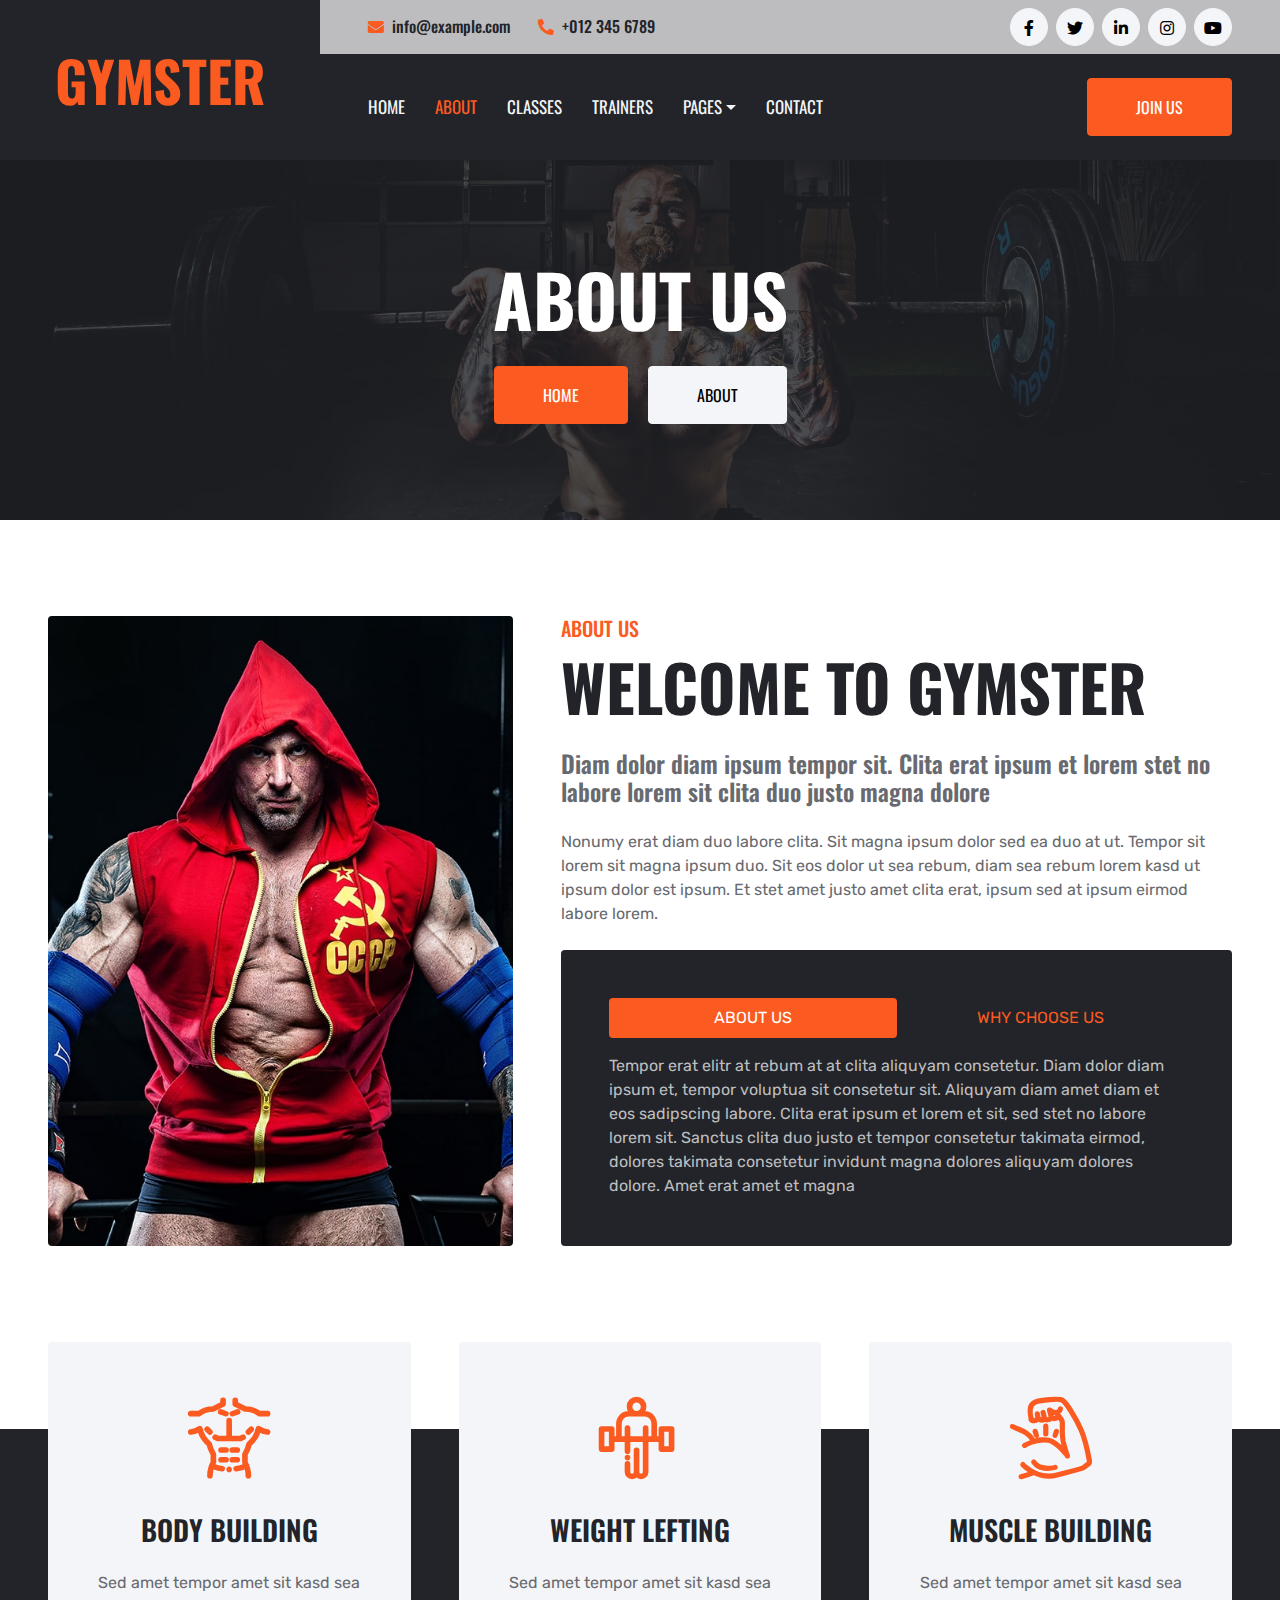
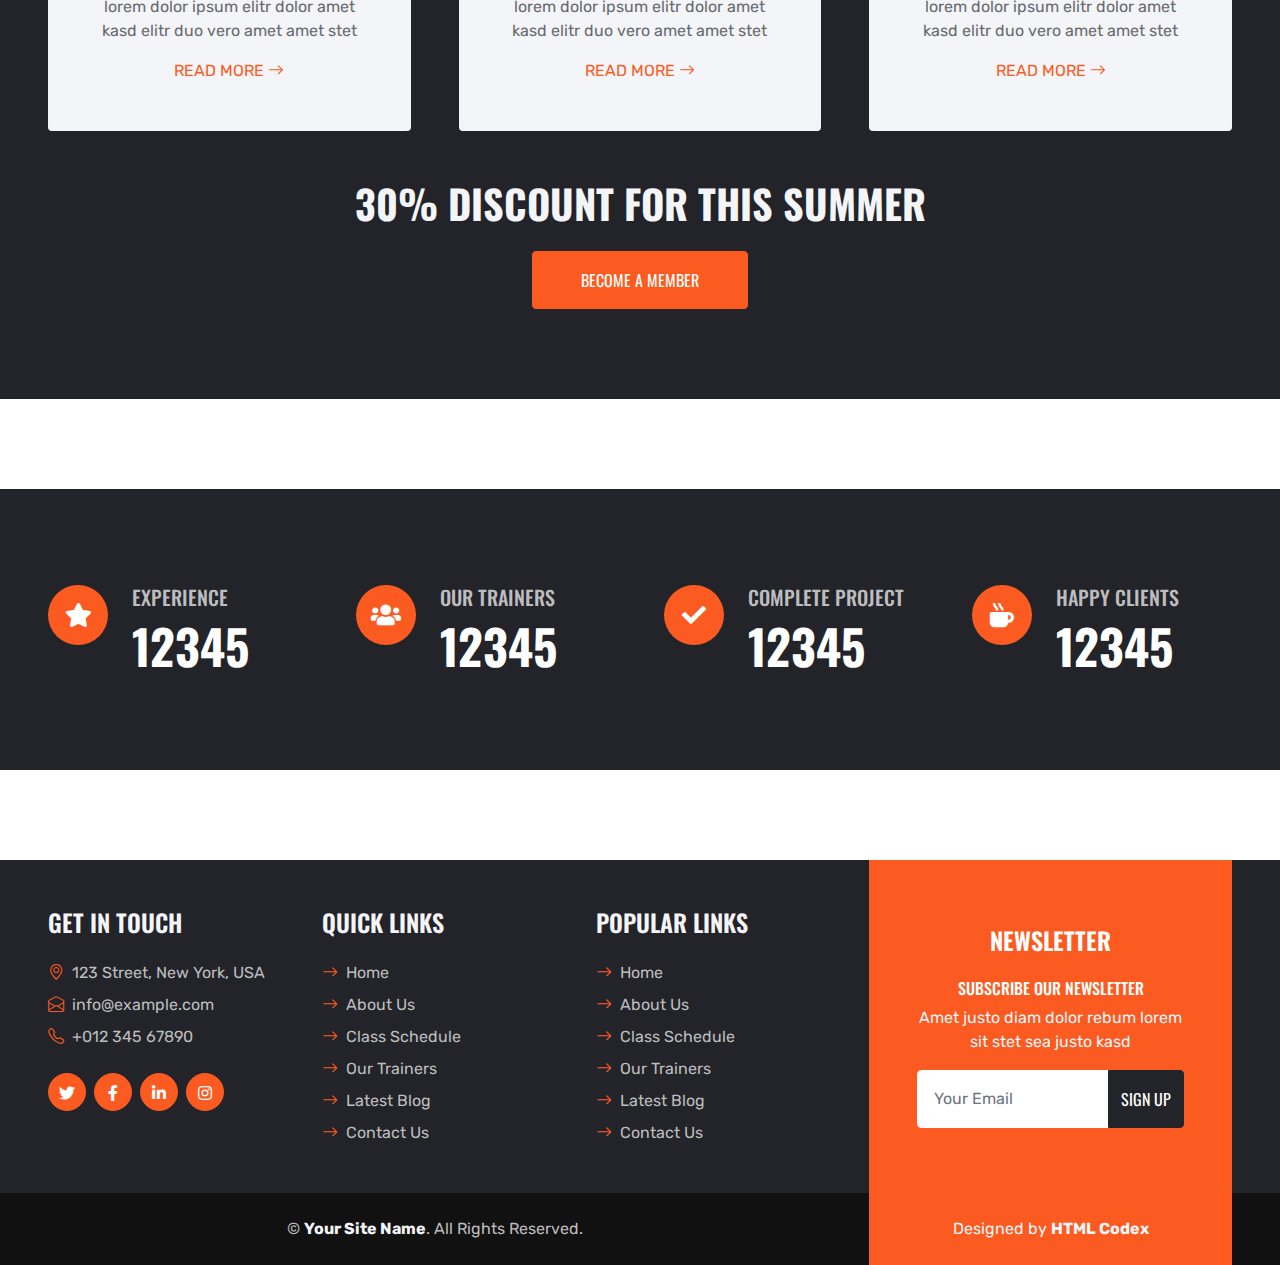
==== about.html @ 9c232bd8 "adding html files" ====
<!DOCTYPE html>
<html lang="en">

<head>
    <meta charset="utf-8">
    <title>GYMSTER - Gym HTML Template</title>
    <meta content="width=device-width, initial-scale=1.0" name="viewport">
    <meta content="Free HTML Templates" name="keywords">
    <meta content="Free HTML Templates" name="description">

    <!-- Favicon -->
    <link href="img/favicon.ico" rel="icon">

    <!-- Google Web Fonts -->
    <link rel="preconnect" href="https://fonts.gstatic.com">
    <link href="https://fonts.googleapis.com/css2?family=Oswald:wght@400;500;600;700&family=Rubik&display=swap" rel="stylesheet"> 

    <!-- Icon Font Stylesheet -->
    <link href="https://cdnjs.cloudflare.com/ajax/libs/font-awesome/5.15.0/css/all.min.css" rel="stylesheet">
    <link href="https://cdn.jsdelivr.net/npm/bootstrap-icons@1.4.1/font/bootstrap-icons.css" rel="stylesheet">
    <link href="lib/flaticon/font/flaticon.css" rel="stylesheet">

    <!-- Libraries Stylesheet -->
    <link href="lib/owlcarousel/assets/owl.carousel.min.css" rel="stylesheet">

    <!-- Customized Bootstrap Stylesheet -->
    <link href="css/bootstrap.min.css" rel="stylesheet">

    <!-- Template Stylesheet -->
    <link href="css/style.css" rel="stylesheet">
</head>

<body>
    <!-- Header Start -->
    <div class="container-fluid bg-dark px-0">
        <div class="row gx-0">
            <div class="col-lg-3 bg-dark d-none d-lg-block">
                <a href="index.html" class="navbar-brand w-100 h-100 m-0 p-0 d-flex align-items-center justify-content-center">
                    <h1 class="m-0 display-4 text-primary text-uppercase">Gymster</h1>
                </a>
            </div>
            <div class="col-lg-9">
                <div class="row gx-0 bg-secondary d-none d-lg-flex">
                    <div class="col-lg-7 px-5 text-start">
                        <div class="h-100 d-inline-flex align-items-center py-2 me-4">
                            <i class="fa fa-envelope text-primary me-2"></i>
                            <h6 class="mb-0">info@example.com</h6>
                        </div>
                        <div class="h-100 d-inline-flex align-items-center py-2">
                            <i class="fa fa-phone-alt text-primary me-2"></i>
                            <h6 class="mb-0">+012 345 6789</h6>
                        </div>
                    </div>
                    <div class="col-lg-5 px-5 text-end">
                        <div class="d-inline-flex align-items-center py-2">
                            <a class="btn btn-light btn-square rounded-circle me-2" href="">
                                <i class="fab fa-facebook-f"></i>
                            </a>
                            <a class="btn btn-light btn-square rounded-circle me-2" href="">
                                <i class="fab fa-twitter"></i>
                            </a>
                            <a class="btn btn-light btn-square rounded-circle me-2" href="">
                                <i class="fab fa-linkedin-in"></i>
                            </a>
                            <a class="btn btn-light btn-square rounded-circle me-2" href="">
                                <i class="fab fa-instagram"></i>
                            </a>
                            <a class="btn btn-light btn-square rounded-circle" href="">
                                <i class="fab fa-youtube"></i>
                            </a>
                        </div>
                    </div>
                </div>
                <nav class="navbar navbar-expand-lg bg-dark navbar-dark p-3 p-lg-0 px-lg-5">
                    <a href="index.html" class="navbar-brand d-block d-lg-none">
                        <h1 class="m-0 display-4 text-primary text-uppercase">Gymster</h1>
                    </a>
                    <button type="button" class="navbar-toggler" data-bs-toggle="collapse" data-bs-target="#navbarCollapse">
                        <span class="navbar-toggler-icon"></span>
                    </button>
                    <div class="collapse navbar-collapse justify-content-between" id="navbarCollapse">
                        <div class="navbar-nav mr-auto py-0">
                            <a href="index.html" class="nav-item nav-link">Home</a>
                            <a href="about.html" class="nav-item nav-link active">About</a>
                            <a href="class.html" class="nav-item nav-link">Classes</a>
                            <a href="team.html" class="nav-item nav-link">Trainers</a>
                            <div class="nav-item dropdown">
                                <a href="#" class="nav-link dropdown-toggle" data-bs-toggle="dropdown">Pages</a>
                                <div class="dropdown-menu rounded-0 m-0">
                                    <a href="blog.html" class="dropdown-item">Blog Grid</a>
                                    <a href="detail.html" class="dropdown-item">Blog Detail</a>
                                    <a href="testimonial.html" class="dropdown-item">Testimonial</a>
                                </div>
                            </div>
                            <a href="contact.html" class="nav-item nav-link">Contact</a>
                        </div>
                        <a href="" class="btn btn-primary py-md-3 px-md-5 d-none d-lg-block">Join Us</a>
                    </div>
                </nav>
            </div>
        </div>
    </div>
    <!-- Header End -->


    <!-- Hero Start -->
    <div class="container-fluid bg-primary p-5 bg-hero mb-5">
        <div class="row py-5">
            <div class="col-12 text-center">
                <h1 class="display-2 text-uppercase text-white mb-md-4">About Us</h1>
                <a href="" class="btn btn-primary py-md-3 px-md-5 me-3">Home</a>
                <a href="" class="btn btn-light py-md-3 px-md-5">About</a>
            </div>
        </div>
    </div>
    <!-- Hero End -->


    <!-- About Start -->
    <div class="container-fluid p-5">
        <div class="row gx-5">
            <div class="col-lg-5 mb-5 mb-lg-0" style="min-height: 500px;">
                <div class="position-relative h-100">
                    <img class="position-absolute w-100 h-100 rounded" src="img/about.jpg" style="object-fit: cover;">
                </div>
            </div>
            <div class="col-lg-7">
                <div class="mb-4">
                    <h5 class="text-primary text-uppercase">About Us</h5>
                    <h1 class="display-3 text-uppercase mb-0">Welcome to Gymster</h1>
                </div>
                <h4 class="text-body mb-4">Diam dolor diam ipsum tempor sit. Clita erat ipsum et lorem stet no labore lorem sit clita duo justo magna dolore</h4>
                <p class="mb-4">Nonumy erat diam duo labore clita. Sit magna ipsum dolor sed ea duo at ut. Tempor sit lorem sit magna ipsum duo. Sit eos dolor ut sea rebum, diam sea rebum lorem kasd ut ipsum dolor est ipsum. Et stet amet justo amet clita erat, ipsum sed at ipsum eirmod labore lorem.</p>
                <div class="rounded bg-dark p-5">
                    <ul class="nav nav-pills justify-content-between mb-3">
                        <li class="nav-item w-50">
                            <a class="nav-link text-uppercase text-center w-100 active" data-bs-toggle="pill" href="#pills-1">About Us</a>
                        </li>
                        <li class="nav-item w-50">
                                <a class="nav-link text-uppercase text-center w-100" data-bs-toggle="pill" href="#pills-2">Why Choose Us</a>
                        </li>
                    </ul>
                    <div class="tab-content">
                        <div class="tab-pane fade show active" id="pills-1">
                            <p class="text-secondary mb-0">Tempor erat elitr at rebum at at clita aliquyam consetetur. Diam dolor diam ipsum et, tempor voluptua sit consetetur sit. Aliquyam diam amet diam et eos sadipscing labore. Clita erat ipsum et lorem et sit, sed stet no labore lorem sit. Sanctus clita duo justo et tempor consetetur takimata eirmod, dolores takimata consetetur invidunt magna dolores aliquyam dolores dolore. Amet erat amet et magna</p>
                        </div>
                        <div class="tab-pane fade" id="pills-2">
                            <p class="text-secondary mb-0">Tempor erat elitr at rebum at at clita aliquyam consetetur. Diam dolor diam ipsum et, tempor voluptua sit consetetur sit. Aliquyam diam amet diam et eos sadipscing labore. Clita erat ipsum et lorem et sit, sed stet no labore lorem sit. Sanctus clita duo justo et tempor consetetur takimata eirmod, dolores takimata consetetur invidunt magna dolores aliquyam dolores dolore. Amet erat amet et magna</p>
                        </div>
                    </div>
                </div>
            </div>
        </div>
    </div>
    <!-- About End -->


    <!-- Programe Start -->
    <div class="container-fluid programe position-relative px-5 mt-5" style="margin-bottom: 180px;">
        <div class="row g-5 gb-5">
            <div class="col-lg-4 col-md-6">
                <div class="bg-light rounded text-center p-5">
                    <i class="flaticon-six-pack display-1 text-primary"></i>
                    <h3 class="text-uppercase my-4">Body Building</h3>
                    <p>Sed amet tempor amet sit kasd sea lorem dolor ipsum elitr dolor amet kasd elitr duo vero amet amet stet</p>
                    <a class="text-uppercase" href="">Read More <i class="bi bi-arrow-right"></i></a>
                </div>
            </div>
            <div class="col-lg-4 col-md-6">
                <div class="bg-light rounded text-center p-5">
                    <i class="flaticon-barbell display-1 text-primary"></i>
                    <h3 class="text-uppercase my-4">Weight Lefting</h3>
                    <p>Sed amet tempor amet sit kasd sea lorem dolor ipsum elitr dolor amet kasd elitr duo vero amet amet stet</p>
                    <a class="text-uppercase" href="">Read More <i class="bi bi-arrow-right"></i></a>
                </div>
            </div>
            <div class="col-lg-4 col-md-6">
                <div class="bg-light rounded text-center p-5">
                    <i class="flaticon-bodybuilding display-1 text-primary"></i>
                    <h3 class="text-uppercase my-4">Muscle Building</h3>
                    <p>Sed amet tempor amet sit kasd sea lorem dolor ipsum elitr dolor amet kasd elitr duo vero amet amet stet</p>
                    <a class="text-uppercase" href="">Read More <i class="bi bi-arrow-right"></i></a>
                </div>
            </div>
            <div class="col-lg-12 col-md-6 text-center">
                <h1 class="text-uppercase text-light mb-4">30% Discount For This Summer</h1>
                <a href="" class="btn btn-primary py-3 px-5">Become A Member</a>
            </div>
        </div>
    </div>
    <!-- Programe Start -->


    <!-- Facts Start -->
    <div class="container-fluid bg-dark facts p-5" style="margin-bottom: 90px;">
        <div class="row gx-5 gy-4 py-5">
            <div class="col-lg-3 col-md-6">
                <div class="d-flex">
                    <div class="bg-primary rounded-circle d-flex align-items-center justify-content-center mb-3" style="width: 60px; height: 60px;">
                        <i class="fa fa-star fs-4 text-white"></i>
                    </div>
                    <div class="ps-4">
                        <h5 class="text-secondary text-uppercase">Experience</h5>
                        <h1 class="display-5 text-white mb-0" data-toggle="counter-up">12345</h1>
                    </div>
                </div>
            </div>
            <div class="col-lg-3 col-md-6">
                <div class="d-flex">
                    <div class="bg-primary rounded-circle d-flex align-items-center justify-content-center mb-3" style="width: 60px; height: 60px;">
                        <i class="fa fa-users fs-4 text-white"></i>
                    </div>
                    <div class="ps-4">
                        <h5 class="text-secondary text-uppercase">Our Trainers</h5>
                        <h1 class="display-5 text-white mb-0" data-toggle="counter-up">12345</h1>
                    </div>
                </div>
            </div>
            <div class="col-lg-3 col-md-6">
                <div class="d-flex">
                    <div class="bg-primary rounded-circle d-flex align-items-center justify-content-center mb-3" style="width: 60px; height: 60px;">
                        <i class="fa fa-check fs-4 text-white"></i>
                    </div>
                    <div class="ps-4">
                        <h5 class="text-secondary text-uppercase">Complete Project</h5>
                        <h1 class="display-5 text-white mb-0" data-toggle="counter-up">12345</h1>
                    </div>
                </div>
            </div>
            <div class="col-lg-3 col-md-6">
                <div class="d-flex">
                    <div class="bg-primary rounded-circle d-flex align-items-center justify-content-center mb-3" style="width: 60px; height: 60px;">
                        <i class="fa fa-mug-hot fs-4 text-white"></i>
                    </div>
                    <div class="ps-4">
                        <h5 class="text-secondary text-uppercase">Happy Clients</h5>
                        <h1 class="display-5 text-white mb-0" data-toggle="counter-up">12345</h1>
                    </div>
                </div>
            </div>
        </div>
    </div>
    <!-- Facts End -->
    

    <!-- Footer Start -->
    <div class="container-fluid bg-dark text-secondary px-5 mt-5">
        <div class="row gx-5">
            <div class="col-lg-8 col-md-6">
                <div class="row gx-5">
                    <div class="col-lg-4 col-md-12 pt-5 mb-5">
                        <h4 class="text-uppercase text-light mb-4">Get In Touch</h4>
                        <div class="d-flex mb-2">
                            <i class="bi bi-geo-alt text-primary me-2"></i>
                            <p class="mb-0">123 Street, New York, USA</p>
                        </div>
                        <div class="d-flex mb-2">
                            <i class="bi bi-envelope-open text-primary me-2"></i>
                            <p class="mb-0">info@example.com</p>
                        </div>
                        <div class="d-flex mb-2">
                            <i class="bi bi-telephone text-primary me-2"></i>
                            <p class="mb-0">+012 345 67890</p>
                        </div>
                        <div class="d-flex mt-4">
                            <a class="btn btn-primary btn-square rounded-circle me-2" href="#"><i class="fab fa-twitter"></i></a>
                            <a class="btn btn-primary btn-square rounded-circle me-2" href="#"><i class="fab fa-facebook-f"></i></a>
                            <a class="btn btn-primary btn-square rounded-circle me-2" href="#"><i class="fab fa-linkedin-in"></i></a>
                            <a class="btn btn-primary btn-square rounded-circle" href="#"><i class="fab fa-instagram"></i></a>
                        </div>
                    </div>
                    <div class="col-lg-4 col-md-12 pt-0 pt-lg-5 mb-5">
                        <h4 class="text-uppercase text-light mb-4">Quick Links</h4>
                        <div class="d-flex flex-column justify-content-start">
                            <a class="text-secondary mb-2" href="#"><i class="bi bi-arrow-right text-primary me-2"></i>Home</a>
                            <a class="text-secondary mb-2" href="#"><i class="bi bi-arrow-right text-primary me-2"></i>About Us</a>
                            <a class="text-secondary mb-2" href="#"><i class="bi bi-arrow-right text-primary me-2"></i>Class Schedule</a>
                            <a class="text-secondary mb-2" href="#"><i class="bi bi-arrow-right text-primary me-2"></i>Our Trainers</a>
                            <a class="text-secondary mb-2" href="#"><i class="bi bi-arrow-right text-primary me-2"></i>Latest Blog</a>
                            <a class="text-secondary" href="#"><i class="bi bi-arrow-right text-primary me-2"></i>Contact Us</a>
                        </div>
                    </div>
                    <div class="col-lg-4 col-md-12 pt-0 pt-lg-5 mb-5">
                        <h4 class="text-uppercase text-light mb-4">Popular Links</h4>
                        <div class="d-flex flex-column justify-content-start">
                            <a class="text-secondary mb-2" href="#"><i class="bi bi-arrow-right text-primary me-2"></i>Home</a>
                            <a class="text-secondary mb-2" href="#"><i class="bi bi-arrow-right text-primary me-2"></i>About Us</a>
                            <a class="text-secondary mb-2" href="#"><i class="bi bi-arrow-right text-primary me-2"></i>Class Schedule</a>
                            <a class="text-secondary mb-2" href="#"><i class="bi bi-arrow-right text-primary me-2"></i>Our Trainers</a>
                            <a class="text-secondary mb-2" href="#"><i class="bi bi-arrow-right text-primary me-2"></i>Latest Blog</a>
                            <a class="text-secondary" href="#"><i class="bi bi-arrow-right text-primary me-2"></i>Contact Us</a>
                        </div>
                    </div>
                </div>
            </div>
            <div class="col-lg-4 col-md-6">
                <div class="d-flex flex-column align-items-center justify-content-center text-center h-100 bg-primary p-5">
                    <h4 class="text-uppercase text-white mb-4">Newsletter</h4>
                    <h6 class="text-uppercase text-white">Subscribe Our Newsletter</h6>
                    <p class="text-light">Amet justo diam dolor rebum lorem sit stet sea justo kasd</p>
                    <form action="">
                        <div class="input-group">
                            <input type="text" class="form-control border-white p-3" placeholder="Your Email">
                            <button class="btn btn-dark">Sign Up</button>
                        </div>
                    </form>
                </div>
            </div>
        </div>
    </div>
    <div class="container-fluid py-4 py-lg-0 px-5" style="background: #111111;">
        <div class="row gx-5">
            <div class="col-lg-8">
                <div class="py-lg-4 text-center">
                    <p class="text-secondary mb-0">&copy; <a class="text-light fw-bold" href="#">Your Site Name</a>. All Rights Reserved.</p>
                </div>
            </div>
            <div class="col-lg-4">
                <div class="py-lg-4 text-center credit">
                    <p class="text-light mb-0">Designed by <a class="text-light fw-bold" href="https://htmlcodex.com">HTML Codex</a></p>
                </div>
            </div>
        </div>
    </div>
    <!-- Footer End -->


    <!-- Back to Top -->
    <a href="#" class="btn btn-dark py-3 fs-4 back-to-top"><i class="bi bi-arrow-up"></i></a>


    <!-- JavaScript Libraries -->
    <script src="https://code.jquery.com/jquery-3.4.1.min.js"></script>
    <script src="https://cdn.jsdelivr.net/npm/bootstrap@5.0.0/dist/js/bootstrap.bundle.min.js"></script>
    <script src="lib/easing/easing.min.js"></script>
    <script src="lib/waypoints/waypoints.min.js"></script>
    <script src="lib/counterup/counterup.min.js"></script>
    <script src="lib/owlcarousel/owl.carousel.min.js"></script>

    <!-- Template Javascript -->
    <script src="js/main.js"></script>
</body>

</html>
---- lib/flaticon/font/flaticon.css ----
/*
  	Flaticon icon font: Flaticon
  	Creation date: 26/10/2020 11:08
  	*/

@font-face {
  font-family: "Flaticon";
  src: url("./Flaticon.eot");
  src: url("./Flaticon.eot?#iefix") format("embedded-opentype"),
       url("./Flaticon.woff2") format("woff2"),
       url("./Flaticon.woff") format("woff"),
       url("./Flaticon.ttf") format("truetype"),
       url("./Flaticon.svg#Flaticon") format("svg");
  font-weight: normal;
  font-style: normal;
}

@media screen and (-webkit-min-device-pixel-ratio:0) {
  @font-face {
    font-family: "Flaticon";
    src: url("./Flaticon.svg#Flaticon") format("svg");
  }
}

[class^="flaticon-"]:before, [class*=" flaticon-"]:before,
[class^="flaticon-"]:after, [class*=" flaticon-"]:after {   
  font-family: Flaticon;
        font-size: 20px;
font-style: normal;
margin-left: 20px;
}

.flaticon-barbell:before { content: "\f100"; }
.flaticon-treadmill:before { content: "\f101"; }
.flaticon-six-pack:before { content: "\f102"; }
.flaticon-bodybuilding:before { content: "\f103"; }
.flaticon-medal:before { content: "\f104"; }
.flaticon-muscular-bodybuilder-with-clock:before { content: "\f105"; }
.flaticon-trends:before { content: "\f106"; }
.flaticon-weightlifting:before { content: "\f107"; }
.flaticon-training:before { content: "\f108"; }
.flaticon-support:before { content: "\f109"; }
---- css/style.css ----
/********** Template CSS **********/
:root {
    --primary: #FB5B21;
    --secondary: #BDBDBF;
    --light: #F4F5F8;
    --dark: #222429;
}

[class^="flaticon-"]:before,
[class*=" flaticon-"]:before,
[class^="flaticon-"]:after,
[class*=" flaticon-"]:after {
    font-size: inherit;
    margin-left: 0;
}

h1,
h2,
.font-weight-bold {
    font-weight: 700 !important;
}

h3,
h4,
.font-weight-semi-bold {
    font-weight: 600 !important;
}

h5,
h6,
.font-weight-medium {
    font-weight: 500 !important;
}

.btn {
    font-family: 'Oswald', sans-serif;
    text-transform: uppercase;
    transition: .5s;
}

.btn-primary {
    color: #FFFFFF;
}

.btn-square {
    width: 38px;
    height: 38px;
}

.btn-sm-square {
    width: 30px;
    height: 30px;
}

.btn-lg-square {
    width: 48px;
    height: 48px;
}

.btn-square,
.btn-sm-square,
.btn-lg-square {
    padding-left: 0;
    padding-right: 0;
    text-align: center;
}

.back-to-top {
    position: fixed;
    display: none;
    right: 30px;
    bottom: 0;
    border-radius: 0;
    z-index: 99;
}

.navbar-dark .navbar-nav .nav-link {
    font-family: 'Oswald', sans-serif;
    margin-right: 30px;
    padding: 40px 0;
    color: var(--light);
    font-size: 17px;
    text-transform: uppercase;
    outline: none;
}

.navbar-dark .navbar-nav .nav-link:hover,
.navbar-dark .navbar-nav .nav-link.active {
    color: var(--primary);
}

@media (max-width: 991.98px) {
    .navbar-dark .navbar-nav .nav-link  {
        margin-right: 0;
        padding: 10px 0;
    }
}

.carousel-caption {
    top: 0;
    left: 0;
    right: 0;
    bottom: 0;
    background: rgba(34, 36, 41, .8);
    z-index: 1;
}

@media (max-width: 576px) {
    .carousel-caption h4 {
        font-size: 18px;
        font-weight: 500 !important;
    }

    .carousel-caption h1 {
        font-size: 30px;
        font-weight: 600 !important;
    }
}

.carousel-control-prev,
.carousel-control-next {
    width: 10%;
}

.carousel-control-prev-icon,
.carousel-control-next-icon {
    width: 3rem;
    height: 3rem;
}

.bg-hero {
    background: linear-gradient(rgba(34, 36, 41, .8), rgba(34, 36, 41, .8)), url(../img/carousel-1.jpg) top center no-repeat;
    background-size: cover;
}

.programe::after {
    position :absolute;
    content: "";
    width: 100%;
    height: calc(100% - 45px);
    top: 135px;
    left: 0;
    background: var(--dark);
    z-index: -1;
}

.team-item img {
    transition: .5s;
}

.team-item:hover img {
    transform: scale(1.2);
}

.team-item .team-overlay {
    position: absolute;
    top: 50%;
    right: 50%;
    bottom: 50%;
    left: 50%;
    display: flex;
    align-items: center;
    justify-content: center;
    background: rgba(34, 36, 41, .9);
    transition: .5s;
    opacity: 0;
}

.team-item:hover .team-overlay {
    top: 0;
    right: 0;
    bottom: 0;
    left: 0;
    opacity: 1;
}

.testimonial-carousel .owl-nav {
    margin-top: 30px;
    display: flex;
    justify-content: start;
}

.testimonial-carousel .owl-nav .owl-prev,
.testimonial-carousel .owl-nav .owl-next{
    position: relative;
    margin: 0 5px;
    width: 45px;
    height: 45px;
    display: flex;
    align-items: center;
    justify-content: center;
    color: #FFFFFF;
    background: var(--primary);
    font-size: 22px;
    border-radius: 45px;
    transition: .5s;
}

.testimonial-carousel .owl-nav .owl-prev:hover,
.testimonial-carousel .owl-nav .owl-next:hover {
    color: var(--dark);
}

.testimonial-carousel .owl-item img {
    width: 90px;
    height: 90px;
}

.blog-item img {
    transition: .5s;
}

.blog-item:hover img {
    transform: scale(1.2);
}

@media (min-width: 991.98px) {
    .credit {
        background: var(--primary);
    }
}
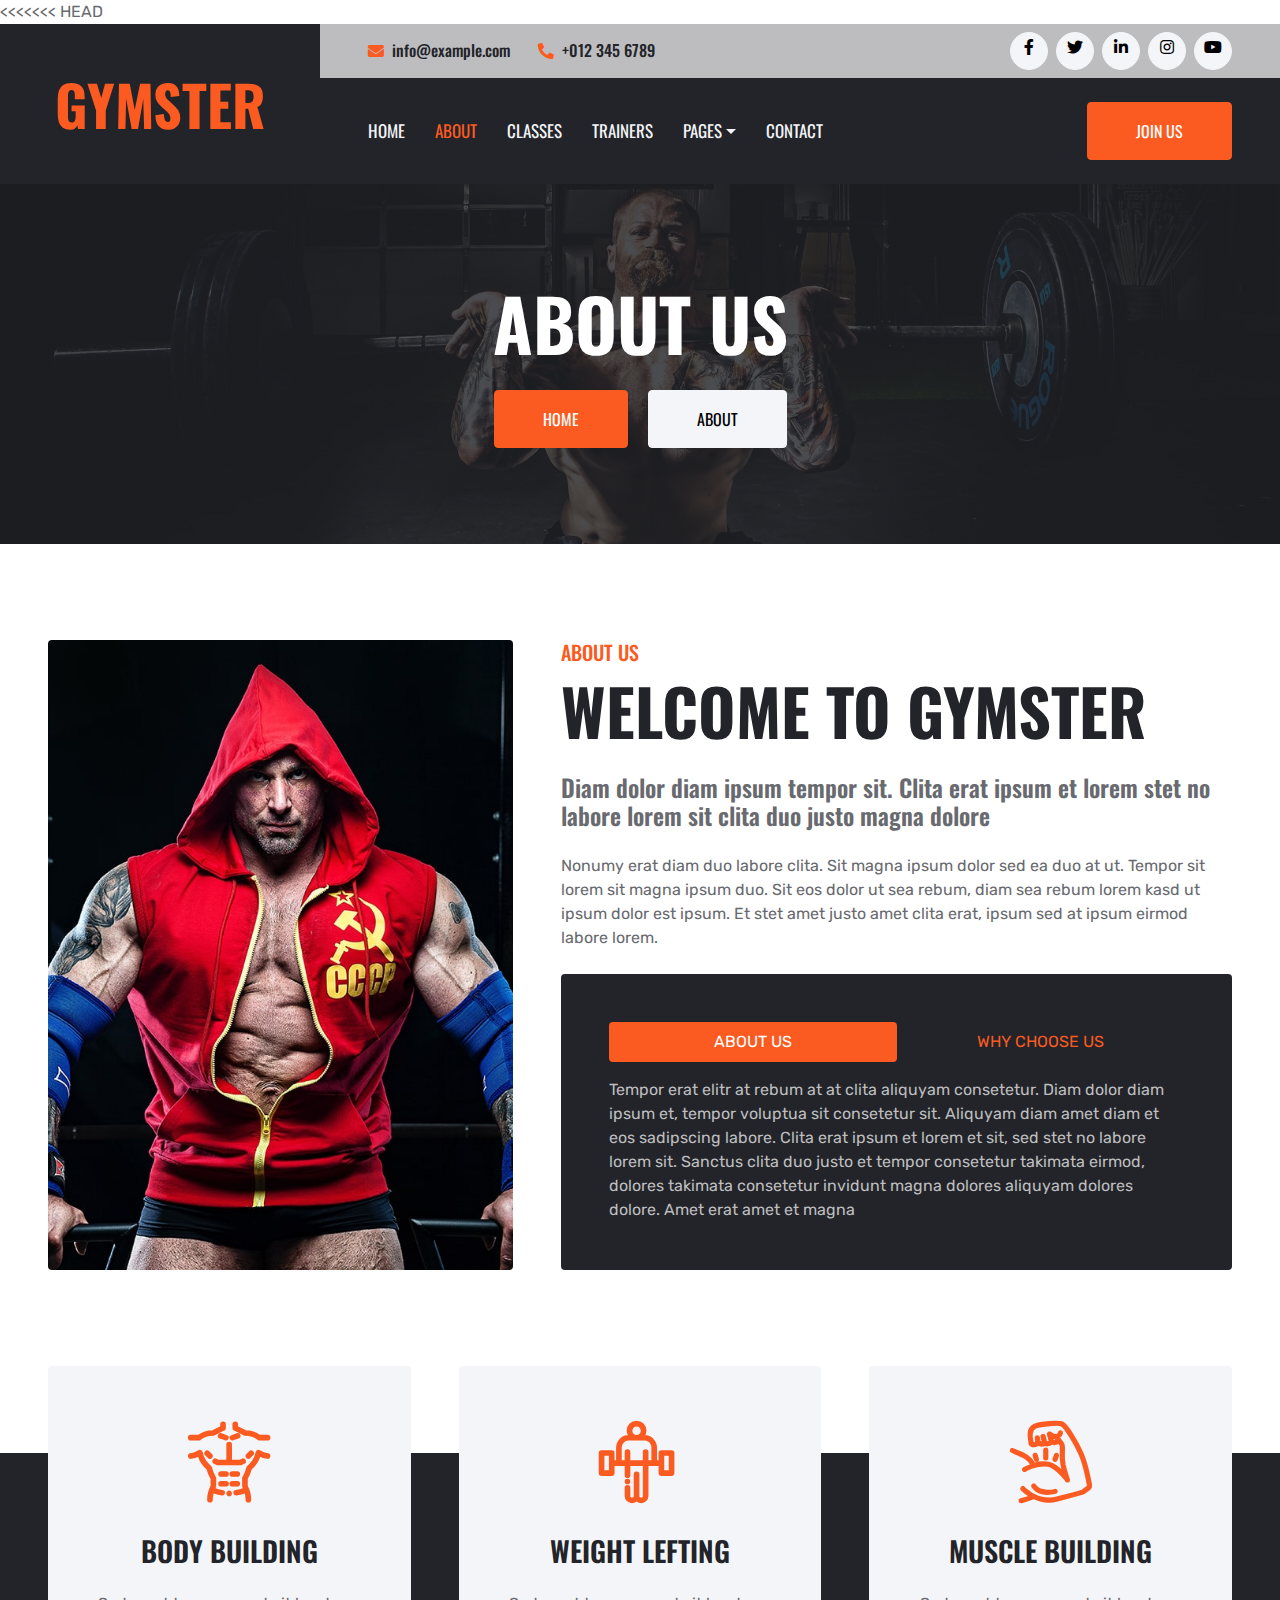
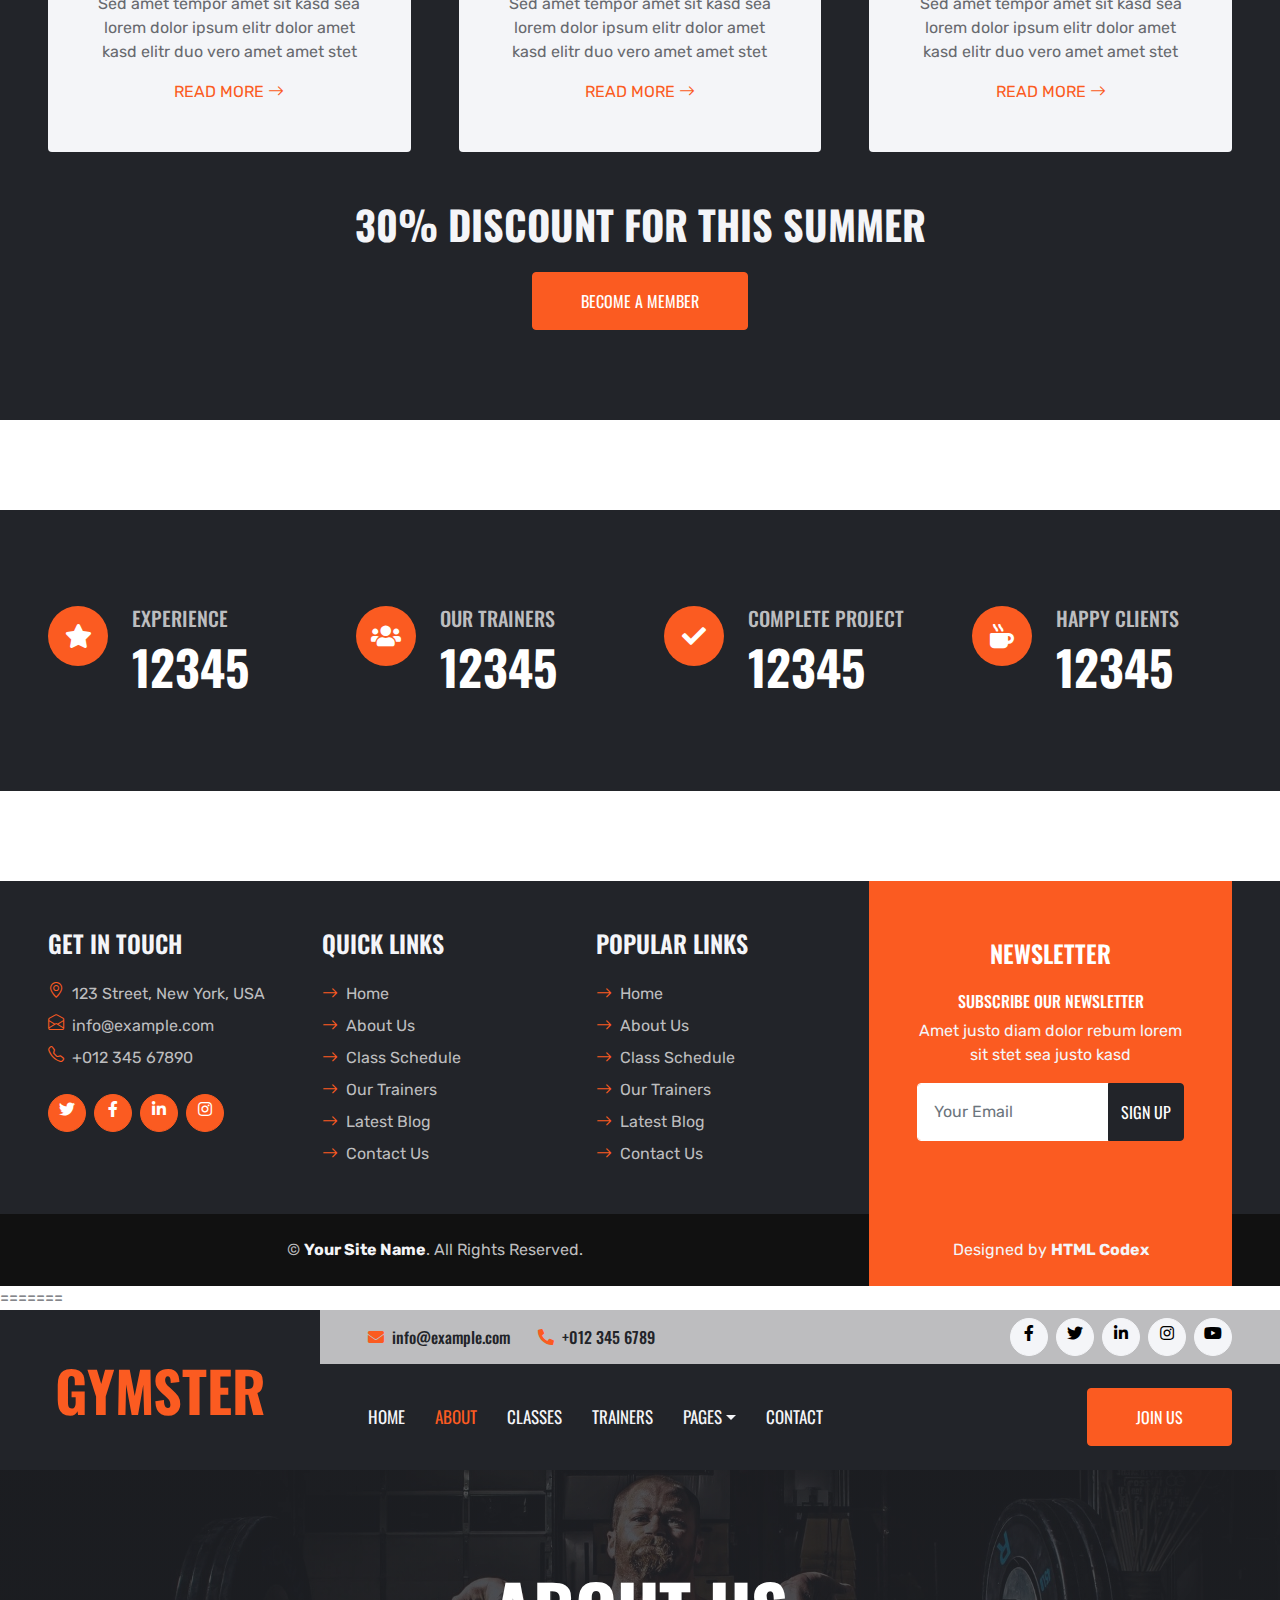
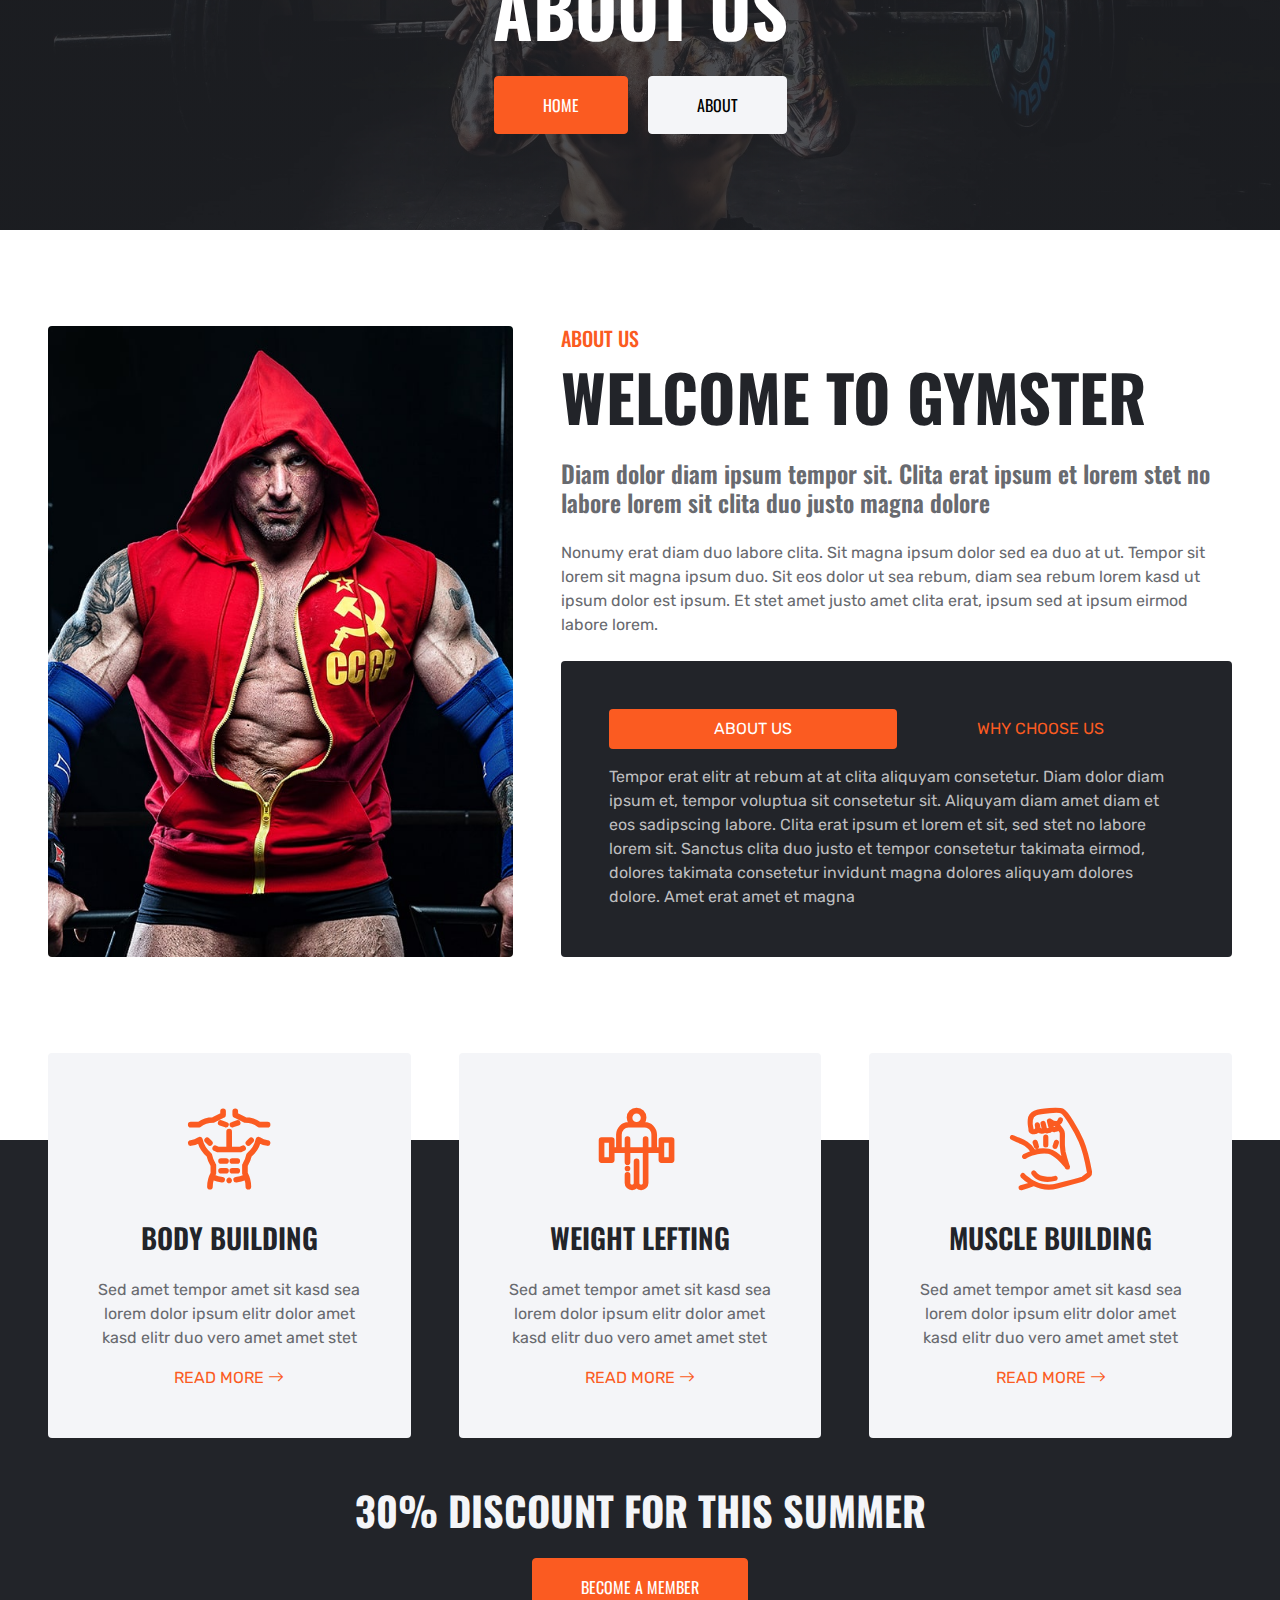
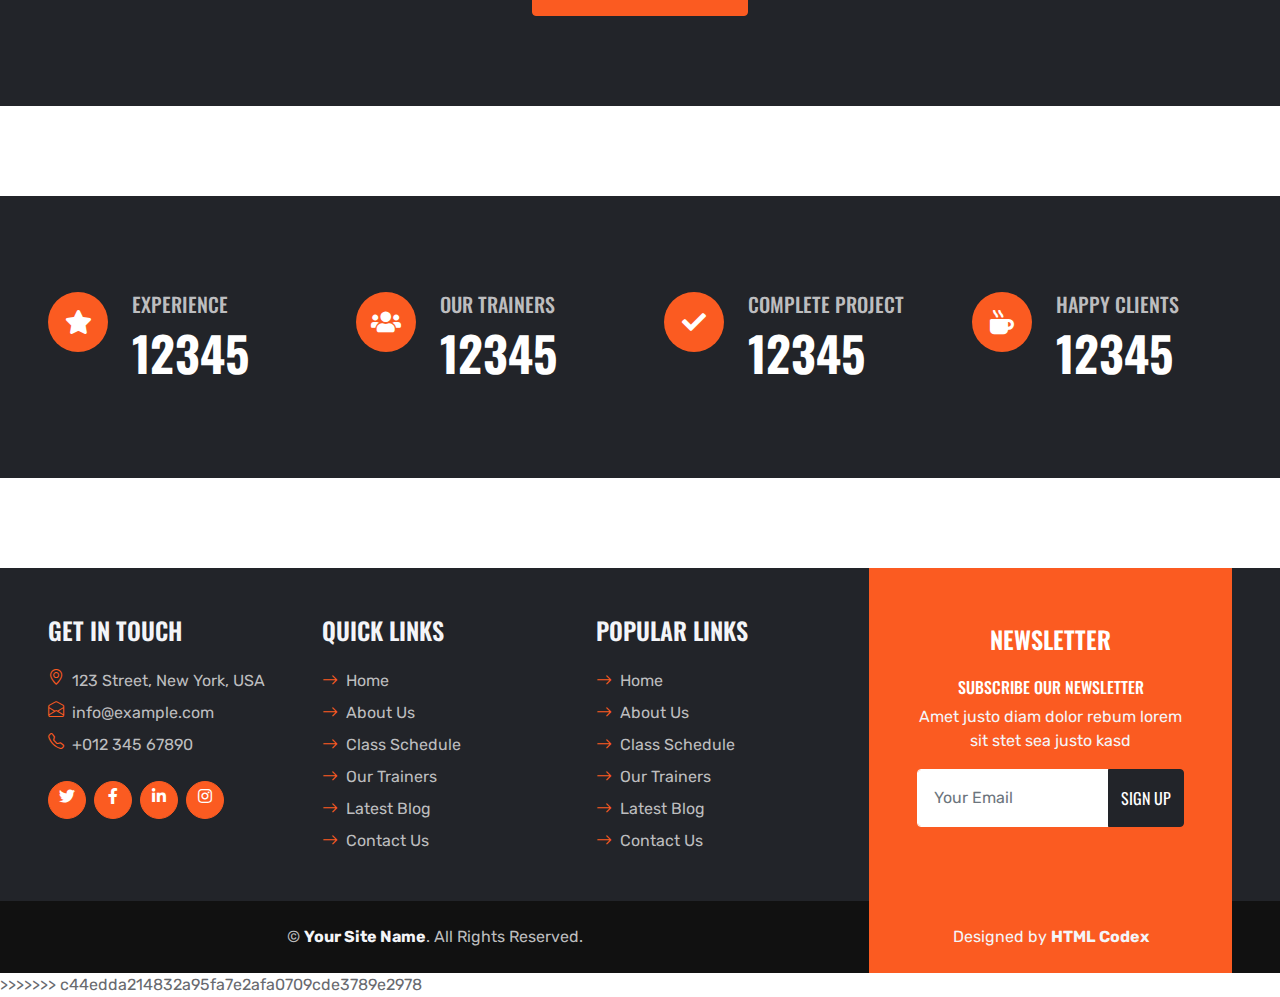
==== commit e0f14886: "Merge branch 'main' of https://github.com/harissakinovic/fckrajisnik" ====
--- a/about.html
+++ b/about.html
@@ -1,3 +1,4 @@
+<<<<<<< HEAD
 <!DOCTYPE html>
 <html lang="en">
 
@@ -341,4 +342,349 @@
     <script src="js/main.js"></script>
 </body>
 
+=======
+<!DOCTYPE html>
+<html lang="en">
+
+<head>
+    <meta charset="utf-8">
+    <title>GYMSTER - Gym HTML Template</title>
+    <meta content="width=device-width, initial-scale=1.0" name="viewport">
+    <meta content="Free HTML Templates" name="keywords">
+    <meta content="Free HTML Templates" name="description">
+
+    <!-- Favicon -->
+    <link href="img/favicon.ico" rel="icon">
+
+    <!-- Google Web Fonts -->
+    <link rel="preconnect" href="https://fonts.gstatic.com">
+    <link href="https://fonts.googleapis.com/css2?family=Oswald:wght@400;500;600;700&family=Rubik&display=swap" rel="stylesheet"> 
+
+    <!-- Icon Font Stylesheet -->
+    <link href="https://cdnjs.cloudflare.com/ajax/libs/font-awesome/5.15.0/css/all.min.css" rel="stylesheet">
+    <link href="https://cdn.jsdelivr.net/npm/bootstrap-icons@1.4.1/font/bootstrap-icons.css" rel="stylesheet">
+    <link href="lib/flaticon/font/flaticon.css" rel="stylesheet">
+
+    <!-- Libraries Stylesheet -->
+    <link href="lib/owlcarousel/assets/owl.carousel.min.css" rel="stylesheet">
+
+    <!-- Customized Bootstrap Stylesheet -->
+    <link href="css/bootstrap.min.css" rel="stylesheet">
+
+    <!-- Template Stylesheet -->
+    <link href="css/style.css" rel="stylesheet">
+</head>
+
+<body>
+    <!-- Header Start -->
+    <div class="container-fluid bg-dark px-0">
+        <div class="row gx-0">
+            <div class="col-lg-3 bg-dark d-none d-lg-block">
+                <a href="index.html" class="navbar-brand w-100 h-100 m-0 p-0 d-flex align-items-center justify-content-center">
+                    <h1 class="m-0 display-4 text-primary text-uppercase">Gymster</h1>
+                </a>
+            </div>
+            <div class="col-lg-9">
+                <div class="row gx-0 bg-secondary d-none d-lg-flex">
+                    <div class="col-lg-7 px-5 text-start">
+                        <div class="h-100 d-inline-flex align-items-center py-2 me-4">
+                            <i class="fa fa-envelope text-primary me-2"></i>
+                            <h6 class="mb-0">info@example.com</h6>
+                        </div>
+                        <div class="h-100 d-inline-flex align-items-center py-2">
+                            <i class="fa fa-phone-alt text-primary me-2"></i>
+                            <h6 class="mb-0">+012 345 6789</h6>
+                        </div>
+                    </div>
+                    <div class="col-lg-5 px-5 text-end">
+                        <div class="d-inline-flex align-items-center py-2">
+                            <a class="btn btn-light btn-square rounded-circle me-2" href="">
+                                <i class="fab fa-facebook-f"></i>
+                            </a>
+                            <a class="btn btn-light btn-square rounded-circle me-2" href="">
+                                <i class="fab fa-twitter"></i>
+                            </a>
+                            <a class="btn btn-light btn-square rounded-circle me-2" href="">
+                                <i class="fab fa-linkedin-in"></i>
+                            </a>
+                            <a class="btn btn-light btn-square rounded-circle me-2" href="">
+                                <i class="fab fa-instagram"></i>
+                            </a>
+                            <a class="btn btn-light btn-square rounded-circle" href="">
+                                <i class="fab fa-youtube"></i>
+                            </a>
+                        </div>
+                    </div>
+                </div>
+                <nav class="navbar navbar-expand-lg bg-dark navbar-dark p-3 p-lg-0 px-lg-5">
+                    <a href="index.html" class="navbar-brand d-block d-lg-none">
+                        <h1 class="m-0 display-4 text-primary text-uppercase">Gymster</h1>
+                    </a>
+                    <button type="button" class="navbar-toggler" data-bs-toggle="collapse" data-bs-target="#navbarCollapse">
+                        <span class="navbar-toggler-icon"></span>
+                    </button>
+                    <div class="collapse navbar-collapse justify-content-between" id="navbarCollapse">
+                        <div class="navbar-nav mr-auto py-0">
+                            <a href="index.html" class="nav-item nav-link">Home</a>
+                            <a href="about.html" class="nav-item nav-link active">About</a>
+                            <a href="class.html" class="nav-item nav-link">Classes</a>
+                            <a href="team.html" class="nav-item nav-link">Trainers</a>
+                            <div class="nav-item dropdown">
+                                <a href="#" class="nav-link dropdown-toggle" data-bs-toggle="dropdown">Pages</a>
+                                <div class="dropdown-menu rounded-0 m-0">
+                                    <a href="blog.html" class="dropdown-item">Blog Grid</a>
+                                    <a href="detail.html" class="dropdown-item">Blog Detail</a>
+                                    <a href="testimonial.html" class="dropdown-item">Testimonial</a>
+                                </div>
+                            </div>
+                            <a href="contact.html" class="nav-item nav-link">Contact</a>
+                        </div>
+                        <a href="" class="btn btn-primary py-md-3 px-md-5 d-none d-lg-block">Join Us</a>
+                    </div>
+                </nav>
+            </div>
+        </div>
+    </div>
+    <!-- Header End -->
+
+
+    <!-- Hero Start -->
+    <div class="container-fluid bg-primary p-5 bg-hero mb-5">
+        <div class="row py-5">
+            <div class="col-12 text-center">
+                <h1 class="display-2 text-uppercase text-white mb-md-4">About Us</h1>
+                <a href="" class="btn btn-primary py-md-3 px-md-5 me-3">Home</a>
+                <a href="" class="btn btn-light py-md-3 px-md-5">About</a>
+            </div>
+        </div>
+    </div>
+    <!-- Hero End -->
+
+
+    <!-- About Start -->
+    <div class="container-fluid p-5">
+        <div class="row gx-5">
+            <div class="col-lg-5 mb-5 mb-lg-0" style="min-height: 500px;">
+                <div class="position-relative h-100">
+                    <img class="position-absolute w-100 h-100 rounded" src="img/about.jpg" style="object-fit: cover;">
+                </div>
+            </div>
+            <div class="col-lg-7">
+                <div class="mb-4">
+                    <h5 class="text-primary text-uppercase">About Us</h5>
+                    <h1 class="display-3 text-uppercase mb-0">Welcome to Gymster</h1>
+                </div>
+                <h4 class="text-body mb-4">Diam dolor diam ipsum tempor sit. Clita erat ipsum et lorem stet no labore lorem sit clita duo justo magna dolore</h4>
+                <p class="mb-4">Nonumy erat diam duo labore clita. Sit magna ipsum dolor sed ea duo at ut. Tempor sit lorem sit magna ipsum duo. Sit eos dolor ut sea rebum, diam sea rebum lorem kasd ut ipsum dolor est ipsum. Et stet amet justo amet clita erat, ipsum sed at ipsum eirmod labore lorem.</p>
+                <div class="rounded bg-dark p-5">
+                    <ul class="nav nav-pills justify-content-between mb-3">
+                        <li class="nav-item w-50">
+                            <a class="nav-link text-uppercase text-center w-100 active" data-bs-toggle="pill" href="#pills-1">About Us</a>
+                        </li>
+                        <li class="nav-item w-50">
+                                <a class="nav-link text-uppercase text-center w-100" data-bs-toggle="pill" href="#pills-2">Why Choose Us</a>
+                        </li>
+                    </ul>
+                    <div class="tab-content">
+                        <div class="tab-pane fade show active" id="pills-1">
+                            <p class="text-secondary mb-0">Tempor erat elitr at rebum at at clita aliquyam consetetur. Diam dolor diam ipsum et, tempor voluptua sit consetetur sit. Aliquyam diam amet diam et eos sadipscing labore. Clita erat ipsum et lorem et sit, sed stet no labore lorem sit. Sanctus clita duo justo et tempor consetetur takimata eirmod, dolores takimata consetetur invidunt magna dolores aliquyam dolores dolore. Amet erat amet et magna</p>
+                        </div>
+                        <div class="tab-pane fade" id="pills-2">
+                            <p class="text-secondary mb-0">Tempor erat elitr at rebum at at clita aliquyam consetetur. Diam dolor diam ipsum et, tempor voluptua sit consetetur sit. Aliquyam diam amet diam et eos sadipscing labore. Clita erat ipsum et lorem et sit, sed stet no labore lorem sit. Sanctus clita duo justo et tempor consetetur takimata eirmod, dolores takimata consetetur invidunt magna dolores aliquyam dolores dolore. Amet erat amet et magna</p>
+                        </div>
+                    </div>
+                </div>
+            </div>
+        </div>
+    </div>
+    <!-- About End -->
+
+
+    <!-- Programe Start -->
+    <div class="container-fluid programe position-relative px-5 mt-5" style="margin-bottom: 180px;">
+        <div class="row g-5 gb-5">
+            <div class="col-lg-4 col-md-6">
+                <div class="bg-light rounded text-center p-5">
+                    <i class="flaticon-six-pack display-1 text-primary"></i>
+                    <h3 class="text-uppercase my-4">Body Building</h3>
+                    <p>Sed amet tempor amet sit kasd sea lorem dolor ipsum elitr dolor amet kasd elitr duo vero amet amet stet</p>
+                    <a class="text-uppercase" href="">Read More <i class="bi bi-arrow-right"></i></a>
+                </div>
+            </div>
+            <div class="col-lg-4 col-md-6">
+                <div class="bg-light rounded text-center p-5">
+                    <i class="flaticon-barbell display-1 text-primary"></i>
+                    <h3 class="text-uppercase my-4">Weight Lefting</h3>
+                    <p>Sed amet tempor amet sit kasd sea lorem dolor ipsum elitr dolor amet kasd elitr duo vero amet amet stet</p>
+                    <a class="text-uppercase" href="">Read More <i class="bi bi-arrow-right"></i></a>
+                </div>
+            </div>
+            <div class="col-lg-4 col-md-6">
+                <div class="bg-light rounded text-center p-5">
+                    <i class="flaticon-bodybuilding display-1 text-primary"></i>
+                    <h3 class="text-uppercase my-4">Muscle Building</h3>
+                    <p>Sed amet tempor amet sit kasd sea lorem dolor ipsum elitr dolor amet kasd elitr duo vero amet amet stet</p>
+                    <a class="text-uppercase" href="">Read More <i class="bi bi-arrow-right"></i></a>
+                </div>
+            </div>
+            <div class="col-lg-12 col-md-6 text-center">
+                <h1 class="text-uppercase text-light mb-4">30% Discount For This Summer</h1>
+                <a href="" class="btn btn-primary py-3 px-5">Become A Member</a>
+            </div>
+        </div>
+    </div>
+    <!-- Programe Start -->
+
+
+    <!-- Facts Start -->
+    <div class="container-fluid bg-dark facts p-5" style="margin-bottom: 90px;">
+        <div class="row gx-5 gy-4 py-5">
+            <div class="col-lg-3 col-md-6">
+                <div class="d-flex">
+                    <div class="bg-primary rounded-circle d-flex align-items-center justify-content-center mb-3" style="width: 60px; height: 60px;">
+                        <i class="fa fa-star fs-4 text-white"></i>
+                    </div>
+                    <div class="ps-4">
+                        <h5 class="text-secondary text-uppercase">Experience</h5>
+                        <h1 class="display-5 text-white mb-0" data-toggle="counter-up">12345</h1>
+                    </div>
+                </div>
+            </div>
+            <div class="col-lg-3 col-md-6">
+                <div class="d-flex">
+                    <div class="bg-primary rounded-circle d-flex align-items-center justify-content-center mb-3" style="width: 60px; height: 60px;">
+                        <i class="fa fa-users fs-4 text-white"></i>
+                    </div>
+                    <div class="ps-4">
+                        <h5 class="text-secondary text-uppercase">Our Trainers</h5>
+                        <h1 class="display-5 text-white mb-0" data-toggle="counter-up">12345</h1>
+                    </div>
+                </div>
+            </div>
+            <div class="col-lg-3 col-md-6">
+                <div class="d-flex">
+                    <div class="bg-primary rounded-circle d-flex align-items-center justify-content-center mb-3" style="width: 60px; height: 60px;">
+                        <i class="fa fa-check fs-4 text-white"></i>
+                    </div>
+                    <div class="ps-4">
+                        <h5 class="text-secondary text-uppercase">Complete Project</h5>
+                        <h1 class="display-5 text-white mb-0" data-toggle="counter-up">12345</h1>
+                    </div>
+                </div>
+            </div>
+            <div class="col-lg-3 col-md-6">
+                <div class="d-flex">
+                    <div class="bg-primary rounded-circle d-flex align-items-center justify-content-center mb-3" style="width: 60px; height: 60px;">
+                        <i class="fa fa-mug-hot fs-4 text-white"></i>
+                    </div>
+                    <div class="ps-4">
+                        <h5 class="text-secondary text-uppercase">Happy Clients</h5>
+                        <h1 class="display-5 text-white mb-0" data-toggle="counter-up">12345</h1>
+                    </div>
+                </div>
+            </div>
+        </div>
+    </div>
+    <!-- Facts End -->
+    
+
+    <!-- Footer Start -->
+    <div class="container-fluid bg-dark text-secondary px-5 mt-5">
+        <div class="row gx-5">
+            <div class="col-lg-8 col-md-6">
+                <div class="row gx-5">
+                    <div class="col-lg-4 col-md-12 pt-5 mb-5">
+                        <h4 class="text-uppercase text-light mb-4">Get In Touch</h4>
+                        <div class="d-flex mb-2">
+                            <i class="bi bi-geo-alt text-primary me-2"></i>
+                            <p class="mb-0">123 Street, New York, USA</p>
+                        </div>
+                        <div class="d-flex mb-2">
+                            <i class="bi bi-envelope-open text-primary me-2"></i>
+                            <p class="mb-0">info@example.com</p>
+                        </div>
+                        <div class="d-flex mb-2">
+                            <i class="bi bi-telephone text-primary me-2"></i>
+                            <p class="mb-0">+012 345 67890</p>
+                        </div>
+                        <div class="d-flex mt-4">
+                            <a class="btn btn-primary btn-square rounded-circle me-2" href="#"><i class="fab fa-twitter"></i></a>
+                            <a class="btn btn-primary btn-square rounded-circle me-2" href="#"><i class="fab fa-facebook-f"></i></a>
+                            <a class="btn btn-primary btn-square rounded-circle me-2" href="#"><i class="fab fa-linkedin-in"></i></a>
+                            <a class="btn btn-primary btn-square rounded-circle" href="#"><i class="fab fa-instagram"></i></a>
+                        </div>
+                    </div>
+                    <div class="col-lg-4 col-md-12 pt-0 pt-lg-5 mb-5">
+                        <h4 class="text-uppercase text-light mb-4">Quick Links</h4>
+                        <div class="d-flex flex-column justify-content-start">
+                            <a class="text-secondary mb-2" href="#"><i class="bi bi-arrow-right text-primary me-2"></i>Home</a>
+                            <a class="text-secondary mb-2" href="#"><i class="bi bi-arrow-right text-primary me-2"></i>About Us</a>
+                            <a class="text-secondary mb-2" href="#"><i class="bi bi-arrow-right text-primary me-2"></i>Class Schedule</a>
+                            <a class="text-secondary mb-2" href="#"><i class="bi bi-arrow-right text-primary me-2"></i>Our Trainers</a>
+                            <a class="text-secondary mb-2" href="#"><i class="bi bi-arrow-right text-primary me-2"></i>Latest Blog</a>
+                            <a class="text-secondary" href="#"><i class="bi bi-arrow-right text-primary me-2"></i>Contact Us</a>
+                        </div>
+                    </div>
+                    <div class="col-lg-4 col-md-12 pt-0 pt-lg-5 mb-5">
+                        <h4 class="text-uppercase text-light mb-4">Popular Links</h4>
+                        <div class="d-flex flex-column justify-content-start">
+                            <a class="text-secondary mb-2" href="#"><i class="bi bi-arrow-right text-primary me-2"></i>Home</a>
+                            <a class="text-secondary mb-2" href="#"><i class="bi bi-arrow-right text-primary me-2"></i>About Us</a>
+                            <a class="text-secondary mb-2" href="#"><i class="bi bi-arrow-right text-primary me-2"></i>Class Schedule</a>
+                            <a class="text-secondary mb-2" href="#"><i class="bi bi-arrow-right text-primary me-2"></i>Our Trainers</a>
+                            <a class="text-secondary mb-2" href="#"><i class="bi bi-arrow-right text-primary me-2"></i>Latest Blog</a>
+                            <a class="text-secondary" href="#"><i class="bi bi-arrow-right text-primary me-2"></i>Contact Us</a>
+                        </div>
+                    </div>
+                </div>
+            </div>
+            <div class="col-lg-4 col-md-6">
+                <div class="d-flex flex-column align-items-center justify-content-center text-center h-100 bg-primary p-5">
+                    <h4 class="text-uppercase text-white mb-4">Newsletter</h4>
+                    <h6 class="text-uppercase text-white">Subscribe Our Newsletter</h6>
+                    <p class="text-light">Amet justo diam dolor rebum lorem sit stet sea justo kasd</p>
+                    <form action="">
+                        <div class="input-group">
+                            <input type="text" class="form-control border-white p-3" placeholder="Your Email">
+                            <button class="btn btn-dark">Sign Up</button>
+                        </div>
+                    </form>
+                </div>
+            </div>
+        </div>
+    </div>
+    <div class="container-fluid py-4 py-lg-0 px-5" style="background: #111111;">
+        <div class="row gx-5">
+            <div class="col-lg-8">
+                <div class="py-lg-4 text-center">
+                    <p class="text-secondary mb-0">&copy; <a class="text-light fw-bold" href="#">Your Site Name</a>. All Rights Reserved.</p>
+                </div>
+            </div>
+            <div class="col-lg-4">
+                <div class="py-lg-4 text-center credit">
+                    <p class="text-light mb-0">Designed by <a class="text-light fw-bold" href="https://htmlcodex.com">HTML Codex</a></p>
+                </div>
+            </div>
+        </div>
+    </div>
+    <!-- Footer End -->
+
+
+    <!-- Back to Top -->
+    <a href="#" class="btn btn-dark py-3 fs-4 back-to-top"><i class="bi bi-arrow-up"></i></a>
+
+
+    <!-- JavaScript Libraries -->
+    <script src="https://code.jquery.com/jquery-3.4.1.min.js"></script>
+    <script src="https://cdn.jsdelivr.net/npm/bootstrap@5.0.0/dist/js/bootstrap.bundle.min.js"></script>
+    <script src="lib/easing/easing.min.js"></script>
+    <script src="lib/waypoints/waypoints.min.js"></script>
+    <script src="lib/counterup/counterup.min.js"></script>
+    <script src="lib/owlcarousel/owl.carousel.min.js"></script>
+
+    <!-- Template Javascript -->
+    <script src="js/main.js"></script>
+</body>
+
+>>>>>>> c44edda214832a95fa7e2afa0709cde3789e2978
 </html>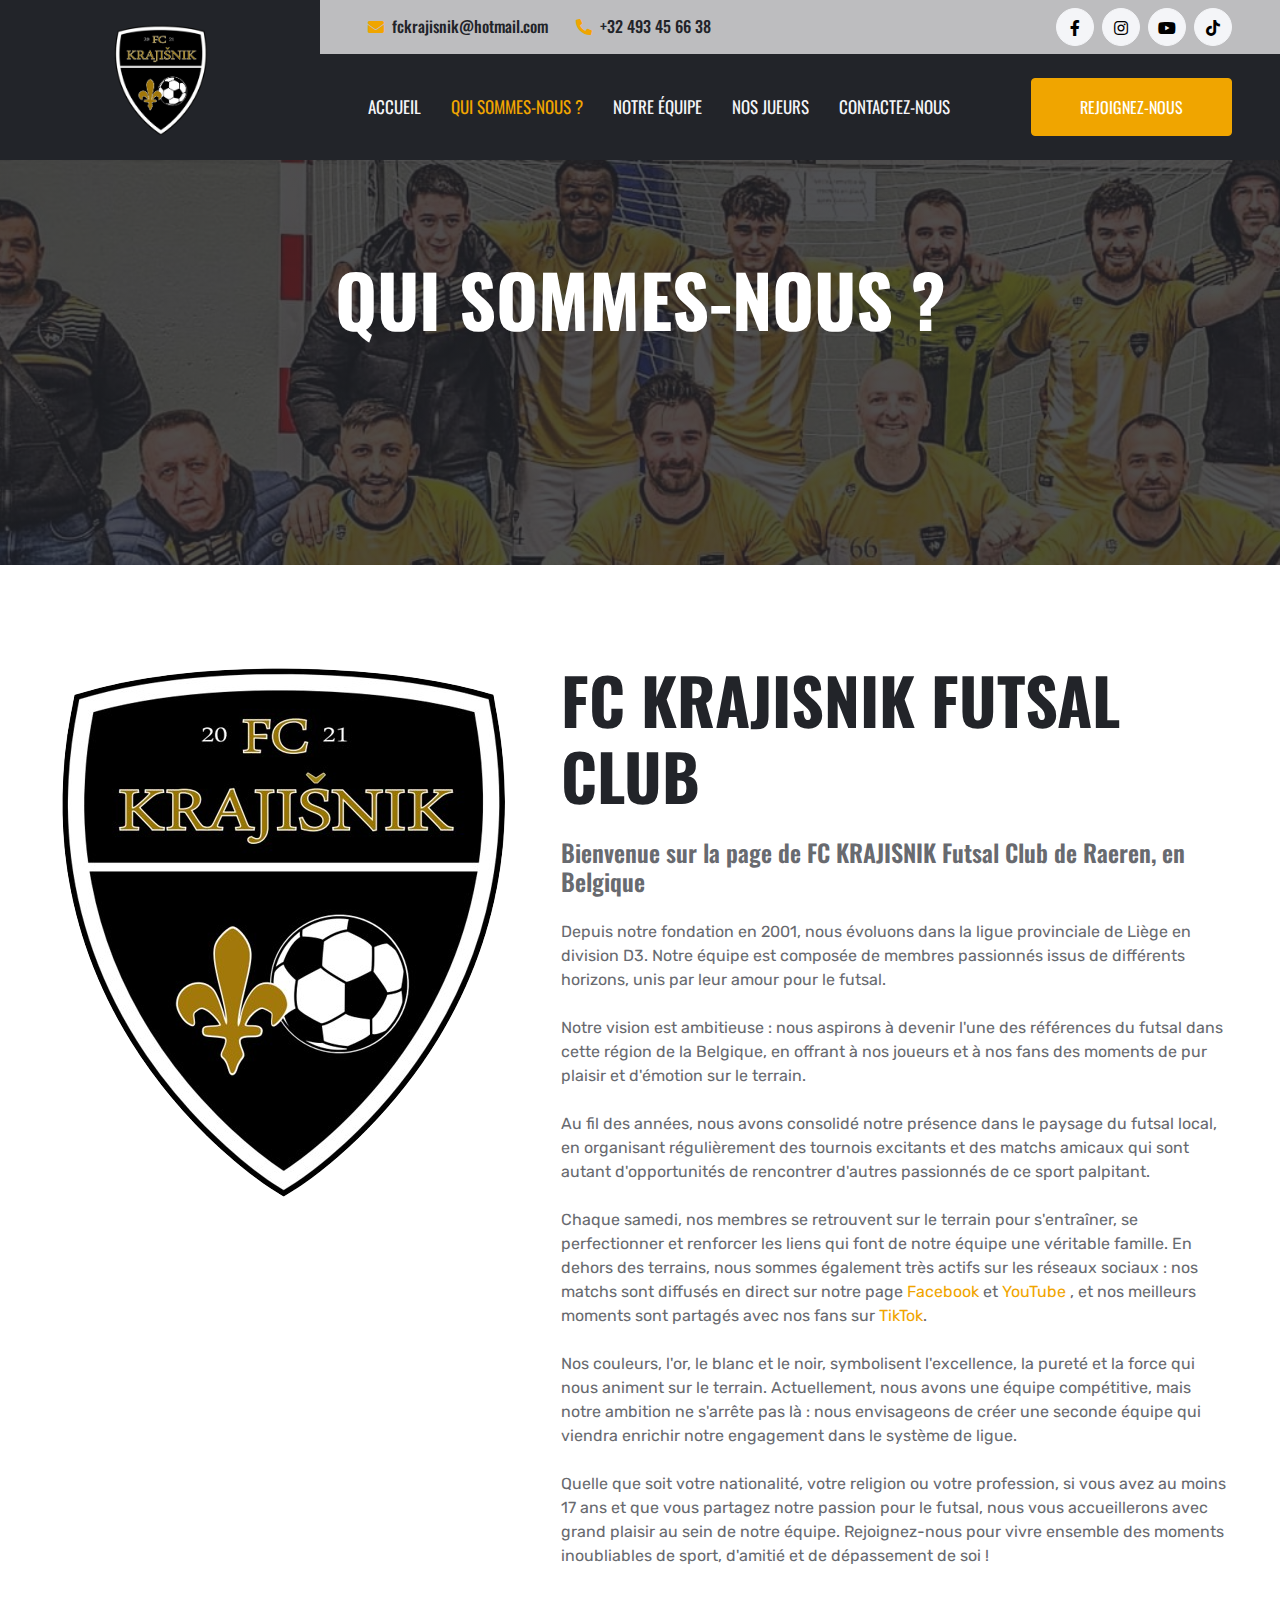
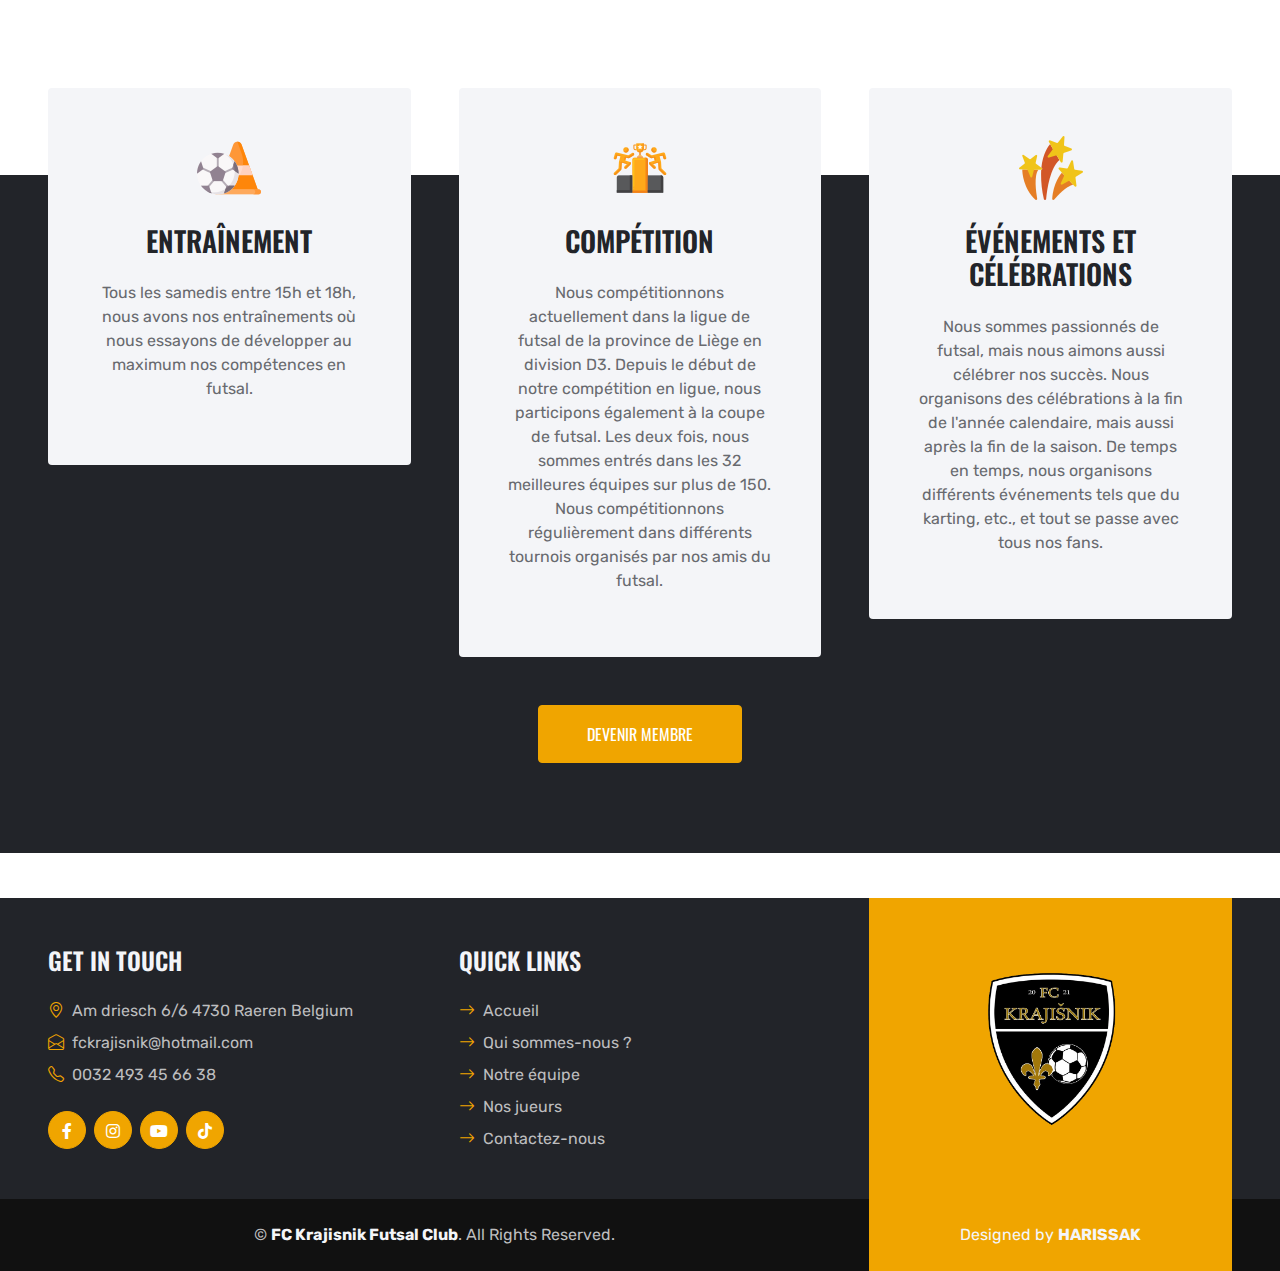
==== commit 89464ddb: "web fc krajisnik" ====
--- a/about.html
+++ b/about.html
@@ -1,16 +1,15 @@
-<<<<<<< HEAD
 <!DOCTYPE html>
 <html lang="en">
 
 <head>
     <meta charset="utf-8">
-    <title>GYMSTER - Gym HTML Template</title>
+    <title>FC KRAJISNIK Futsal Club</title>
     <meta content="width=device-width, initial-scale=1.0" name="viewport">
     <meta content="Free HTML Templates" name="keywords">
     <meta content="Free HTML Templates" name="description">
 
     <!-- Favicon -->
-    <link href="img/favicon.ico" rel="icon">
+    <link href="img/logo.png" rel="icon">
 
     <!-- Google Web Fonts -->
     <link rel="preconnect" href="https://fonts.gstatic.com">
@@ -37,7 +36,8 @@
         <div class="row gx-0">
             <div class="col-lg-3 bg-dark d-none d-lg-block">
                 <a href="index.html" class="navbar-brand w-100 h-100 m-0 p-0 d-flex align-items-center justify-content-center">
-                    <h1 class="m-0 display-4 text-primary text-uppercase">Gymster</h1>
+                    <!-- <h1 class="m-0 display-4 text-primary text-uppercase">FC KRAJISNIK </h1> -->
+                    <img class="logo-navbar" src="img/logo.png">
                 </a>
             </div>
             <div class="col-lg-9">
@@ -45,57 +45,47 @@
                     <div class="col-lg-7 px-5 text-start">
                         <div class="h-100 d-inline-flex align-items-center py-2 me-4">
                             <i class="fa fa-envelope text-primary me-2"></i>
-                            <h6 class="mb-0">info@example.com</h6>
+                            <h6 class="mb-0">fckrajisnik@hotmail.com</h6>
                         </div>
                         <div class="h-100 d-inline-flex align-items-center py-2">
                             <i class="fa fa-phone-alt text-primary me-2"></i>
-                            <h6 class="mb-0">+012 345 6789</h6>
+                            <h6 class="mb-0">+32 493 45 66 38</h6>
                         </div>
                     </div>
                     <div class="col-lg-5 px-5 text-end">
                         <div class="d-inline-flex align-items-center py-2">
-                            <a class="btn btn-light btn-square rounded-circle me-2" href="">
+                            <a class="btn btn-light btn-square rounded-circle me-2" href="https://www.facebook.com/profile.php?id=100076185484762">
                                 <i class="fab fa-facebook-f"></i>
                             </a>
-                            <a class="btn btn-light btn-square rounded-circle me-2" href="">
-                                <i class="fab fa-twitter"></i>
-                            </a>
-                            <a class="btn btn-light btn-square rounded-circle me-2" href="">
-                                <i class="fab fa-linkedin-in"></i>
-                            </a>
-                            <a class="btn btn-light btn-square rounded-circle me-2" href="">
+                            <a class="btn btn-light btn-square rounded-circle me-2" href="https://www.instagram.com/fc_krajisnik/">
                                 <i class="fab fa-instagram"></i>
                             </a>
-                            <a class="btn btn-light btn-square rounded-circle" href="">
+                            <a class="btn btn-light btn-square rounded-circle me-2" href="https://www.youtube.com/@fckrajisnik1203">
                                 <i class="fab fa-youtube"></i>
+                            </a>                            
+                            <a class="btn btn-light btn-square rounded-circle" href="https://www.tiktok.com/@fckrajisnik"> 
+                                <i class="fab fa-tiktok"></i> 
                             </a>
                         </div>
                     </div>
                 </div>
                 <nav class="navbar navbar-expand-lg bg-dark navbar-dark p-3 p-lg-0 px-lg-5">
-                    <a href="index.html" class="navbar-brand d-block d-lg-none">
-                        <h1 class="m-0 display-4 text-primary text-uppercase">Gymster</h1>
+                    <a href="index.html" class="menu-mobile navbar-brand d-block d-lg-none">
+                        <!-- <h1 class="m-0 display-4 text-primary text-uppercase">FC KRAJISNIK</h1> -->
+                        <img class="mobile-logo" src="img/logo.png">
                     </a>
                     <button type="button" class="navbar-toggler" data-bs-toggle="collapse" data-bs-target="#navbarCollapse">
                         <span class="navbar-toggler-icon"></span>
                     </button>
                     <div class="collapse navbar-collapse justify-content-between" id="navbarCollapse">
                         <div class="navbar-nav mr-auto py-0">
-                            <a href="index.html" class="nav-item nav-link">Home</a>
-                            <a href="about.html" class="nav-item nav-link active">About</a>
-                            <a href="class.html" class="nav-item nav-link">Classes</a>
-                            <a href="team.html" class="nav-item nav-link">Trainers</a>
-                            <div class="nav-item dropdown">
-                                <a href="#" class="nav-link dropdown-toggle" data-bs-toggle="dropdown">Pages</a>
-                                <div class="dropdown-menu rounded-0 m-0">
-                                    <a href="blog.html" class="dropdown-item">Blog Grid</a>
-                                    <a href="detail.html" class="dropdown-item">Blog Detail</a>
-                                    <a href="testimonial.html" class="dropdown-item">Testimonial</a>
-                                </div>
-                            </div>
-                            <a href="contact.html" class="nav-item nav-link">Contact</a>
-                        </div>
-                        <a href="" class="btn btn-primary py-md-3 px-md-5 d-none d-lg-block">Join Us</a>
+                            <a href="index.html" class="nav-item nav-link">Accueil</a>
+                            <a href="about.html" class="nav-item nav-link active">Qui sommes-nous ?</a>
+                            <a href="team.html" class="nav-item nav-link">Notre équipe</a>
+                            <a href="players.html" class="nav-item nav-link">Nos jueurs</a>
+                            <a href="contact.html" class="nav-item nav-link">Contactez-nous</a>
+                        </div>
+                        <a href="contact.html" class="btn btn-primary py-md-3 px-md-5 d-none d-lg-block">Rejoignez-nous</a>
                     </div>
                 </nav>
             </div>
@@ -105,12 +95,10 @@
 
 
     <!-- Hero Start -->
-    <div class="container-fluid bg-primary p-5 bg-hero mb-5">
+    <div class="big-image-navbar container-fluid bg-primary p-5 bg-hero mb-5">
         <div class="row py-5">
             <div class="col-12 text-center">
-                <h1 class="display-2 text-uppercase text-white mb-md-4">About Us</h1>
-                <a href="" class="btn btn-primary py-md-3 px-md-5 me-3">Home</a>
-                <a href="" class="btn btn-light py-md-3 px-md-5">About</a>
+                <h1 class="display-2 text-uppercase text-white mb-md-4">Qui sommes-nous ?</h1>
             </div>
         </div>
     </div>
@@ -120,36 +108,23 @@
     <!-- About Start -->
     <div class="container-fluid p-5">
         <div class="row gx-5">
-            <div class="col-lg-5 mb-5 mb-lg-0" style="min-height: 500px;">
+            <div class="col-lg-5 mb-5 mb-lg-0 no-image-mobile " style="min-height: 500px;">
                 <div class="position-relative h-100">
-                    <img class="position-absolute w-100 h-100 rounded" src="img/about.jpg" style="object-fit: cover;">
+                    <img class="position-absolute rounded" src="img/logo.png" style="object-fit: cover;">
                 </div>
             </div>
             <div class="col-lg-7">
                 <div class="mb-4">
-                    <h5 class="text-primary text-uppercase">About Us</h5>
-                    <h1 class="display-3 text-uppercase mb-0">Welcome to Gymster</h1>
-                </div>
-                <h4 class="text-body mb-4">Diam dolor diam ipsum tempor sit. Clita erat ipsum et lorem stet no labore lorem sit clita duo justo magna dolore</h4>
-                <p class="mb-4">Nonumy erat diam duo labore clita. Sit magna ipsum dolor sed ea duo at ut. Tempor sit lorem sit magna ipsum duo. Sit eos dolor ut sea rebum, diam sea rebum lorem kasd ut ipsum dolor est ipsum. Et stet amet justo amet clita erat, ipsum sed at ipsum eirmod labore lorem.</p>
-                <div class="rounded bg-dark p-5">
-                    <ul class="nav nav-pills justify-content-between mb-3">
-                        <li class="nav-item w-50">
-                            <a class="nav-link text-uppercase text-center w-100 active" data-bs-toggle="pill" href="#pills-1">About Us</a>
-                        </li>
-                        <li class="nav-item w-50">
-                                <a class="nav-link text-uppercase text-center w-100" data-bs-toggle="pill" href="#pills-2">Why Choose Us</a>
-                        </li>
-                    </ul>
-                    <div class="tab-content">
-                        <div class="tab-pane fade show active" id="pills-1">
-                            <p class="text-secondary mb-0">Tempor erat elitr at rebum at at clita aliquyam consetetur. Diam dolor diam ipsum et, tempor voluptua sit consetetur sit. Aliquyam diam amet diam et eos sadipscing labore. Clita erat ipsum et lorem et sit, sed stet no labore lorem sit. Sanctus clita duo justo et tempor consetetur takimata eirmod, dolores takimata consetetur invidunt magna dolores aliquyam dolores dolore. Amet erat amet et magna</p>
-                        </div>
-                        <div class="tab-pane fade" id="pills-2">
-                            <p class="text-secondary mb-0">Tempor erat elitr at rebum at at clita aliquyam consetetur. Diam dolor diam ipsum et, tempor voluptua sit consetetur sit. Aliquyam diam amet diam et eos sadipscing labore. Clita erat ipsum et lorem et sit, sed stet no labore lorem sit. Sanctus clita duo justo et tempor consetetur takimata eirmod, dolores takimata consetetur invidunt magna dolores aliquyam dolores dolore. Amet erat amet et magna</p>
-                        </div>
-                    </div>
-                </div>
+                    <h1 class="display-3 text-uppercase mb-0">FC KRAJISNIK Futsal Club</h1>
+                </div>
+                <h4 class="text-body mb-4">Bienvenue sur la page de FC KRAJISNIK Futsal Club de Raeren, en Belgique</h4>
+                <p class="mb-4">Depuis notre fondation en 2001, nous évoluons dans la ligue provinciale de Liège en division D3. Notre équipe est composée de membres passionnés issus de différents horizons, unis par leur amour pour le futsal.</p>
+                <p class="mb-4">Notre vision est ambitieuse : nous aspirons à devenir l'une des références du futsal dans cette région de la Belgique, en offrant à nos joueurs et à nos fans des moments de pur plaisir et d'émotion sur le terrain.</p>
+                <p class="mb-4">Au fil des années, nous avons consolidé notre présence dans le paysage du futsal local, en organisant régulièrement des tournois excitants et des matchs amicaux qui sont autant d'opportunités de rencontrer d'autres passionnés de ce sport palpitant.</p>
+                <p class="mb-4">Chaque samedi, nos membres se retrouvent sur le terrain pour s'entraîner, se perfectionner et renforcer les liens qui font de notre équipe une véritable famille. En dehors des terrains, nous sommes également très actifs sur les réseaux sociaux : nos matchs sont diffusés en direct sur notre page <a href=""> Facebook </a> et <a href="">YouTube </a>, et nos meilleurs moments sont partagés avec nos fans sur <a href="">TikTok</a>.</p>
+                <p class="mb-4">Nos couleurs, l'or, le blanc et le noir, symbolisent l'excellence, la pureté et la force qui nous animent sur le terrain. Actuellement, nous avons une équipe compétitive, mais notre ambition ne s'arrête pas là : nous envisageons de créer une seconde équipe qui viendra enrichir notre engagement dans le système de ligue.</p>
+                <p class="mb-4">Quelle que soit votre nationalité, votre religion ou votre profession, si vous avez au moins 17 ans et que vous partagez notre passion pour le futsal, nous vous accueillerons avec grand plaisir au sein de notre équipe. Rejoignez-nous pour vivre ensemble des moments inoubliables de sport, d'amitié et de dépassement de soi !</p>
+               
             </div>
         </div>
     </div>
@@ -157,168 +132,93 @@
 
 
     <!-- Programe Start -->
-    <div class="container-fluid programe position-relative px-5 mt-5" style="margin-bottom: 180px;">
+    <div class="container-fluid programe position-relative px-5 mt-5" style="margin-bottom: 135px;">
         <div class="row g-5 gb-5">
             <div class="col-lg-4 col-md-6">
                 <div class="bg-light rounded text-center p-5">
-                    <i class="flaticon-six-pack display-1 text-primary"></i>
-                    <h3 class="text-uppercase my-4">Body Building</h3>
-                    <p>Sed amet tempor amet sit kasd sea lorem dolor ipsum elitr dolor amet kasd elitr duo vero amet amet stet</p>
-                    <a class="text-uppercase" href="">Read More <i class="bi bi-arrow-right"></i></a>
+                    <img src="/lib/soccer.png"></img>
+                    <h3 class="text-uppercase my-4">Entraînement</h3>
+                    <p>Tous les samedis entre 15h et 18h, nous avons nos entraînements où nous essayons de développer au maximum nos compétences en futsal.</p>
                 </div>
             </div>
             <div class="col-lg-4 col-md-6">
                 <div class="bg-light rounded text-center p-5">
-                    <i class="flaticon-barbell display-1 text-primary"></i>
-                    <h3 class="text-uppercase my-4">Weight Lefting</h3>
-                    <p>Sed amet tempor amet sit kasd sea lorem dolor ipsum elitr dolor amet kasd elitr duo vero amet amet stet</p>
-                    <a class="text-uppercase" href="">Read More <i class="bi bi-arrow-right"></i></a>
+                    <img src="/lib/competition.png"></img>
+                    <h3 class="text-uppercase my-4">Compétition</h3>
+                    <p>Nous compétitionnons actuellement dans la ligue de futsal de la province de Liège en division D3. Depuis le début de notre compétition en ligue, nous participons également à la coupe de futsal. Les deux fois, nous sommes entrés dans les 32 meilleures équipes sur plus de 150. Nous compétitionnons régulièrement dans différents tournois organisés par nos amis du futsal.</p>
                 </div>
             </div>
             <div class="col-lg-4 col-md-6">
                 <div class="bg-light rounded text-center p-5">
-                    <i class="flaticon-bodybuilding display-1 text-primary"></i>
-                    <h3 class="text-uppercase my-4">Muscle Building</h3>
-                    <p>Sed amet tempor amet sit kasd sea lorem dolor ipsum elitr dolor amet kasd elitr duo vero amet amet stet</p>
-                    <a class="text-uppercase" href="">Read More <i class="bi bi-arrow-right"></i></a>
+                    <img src="/lib/party.png"></img>
+                    <h3 class="text-uppercase my-4">Événements et Célébrations</h3>
+                    <p>Nous sommes passionnés de futsal, mais nous aimons aussi célébrer nos succès. Nous organisons des célébrations à la fin de l'année calendaire, mais aussi après la fin de la saison. De temps en temps, nous organisons différents événements tels que du karting, etc., et tout se passe avec tous nos fans.</p>
                 </div>
             </div>
             <div class="col-lg-12 col-md-6 text-center">
-                <h1 class="text-uppercase text-light mb-4">30% Discount For This Summer</h1>
-                <a href="" class="btn btn-primary py-3 px-5">Become A Member</a>
+                <a href="contact.html" class="btn btn-primary py-3 px-5">Devenir Membre</a>
             </div>
         </div>
     </div>
     <!-- Programe Start -->
 
-
-    <!-- Facts Start -->
-    <div class="container-fluid bg-dark facts p-5" style="margin-bottom: 90px;">
-        <div class="row gx-5 gy-4 py-5">
-            <div class="col-lg-3 col-md-6">
-                <div class="d-flex">
-                    <div class="bg-primary rounded-circle d-flex align-items-center justify-content-center mb-3" style="width: 60px; height: 60px;">
-                        <i class="fa fa-star fs-4 text-white"></i>
-                    </div>
-                    <div class="ps-4">
-                        <h5 class="text-secondary text-uppercase">Experience</h5>
-                        <h1 class="display-5 text-white mb-0" data-toggle="counter-up">12345</h1>
-                    </div>
-                </div>
-            </div>
-            <div class="col-lg-3 col-md-6">
-                <div class="d-flex">
-                    <div class="bg-primary rounded-circle d-flex align-items-center justify-content-center mb-3" style="width: 60px; height: 60px;">
-                        <i class="fa fa-users fs-4 text-white"></i>
-                    </div>
-                    <div class="ps-4">
-                        <h5 class="text-secondary text-uppercase">Our Trainers</h5>
-                        <h1 class="display-5 text-white mb-0" data-toggle="counter-up">12345</h1>
-                    </div>
-                </div>
-            </div>
-            <div class="col-lg-3 col-md-6">
-                <div class="d-flex">
-                    <div class="bg-primary rounded-circle d-flex align-items-center justify-content-center mb-3" style="width: 60px; height: 60px;">
-                        <i class="fa fa-check fs-4 text-white"></i>
-                    </div>
-                    <div class="ps-4">
-                        <h5 class="text-secondary text-uppercase">Complete Project</h5>
-                        <h1 class="display-5 text-white mb-0" data-toggle="counter-up">12345</h1>
-                    </div>
-                </div>
-            </div>
-            <div class="col-lg-3 col-md-6">
-                <div class="d-flex">
-                    <div class="bg-primary rounded-circle d-flex align-items-center justify-content-center mb-3" style="width: 60px; height: 60px;">
-                        <i class="fa fa-mug-hot fs-4 text-white"></i>
-                    </div>
-                    <div class="ps-4">
-                        <h5 class="text-secondary text-uppercase">Happy Clients</h5>
-                        <h1 class="display-5 text-white mb-0" data-toggle="counter-up">12345</h1>
-                    </div>
-                </div>
-            </div>
-        </div>
-    </div>
-    <!-- Facts End -->
-    
-
     <!-- Footer Start -->
-    <div class="container-fluid bg-dark text-secondary px-5 mt-5">
+     <div class="container-fluid bg-dark text-secondary px-5 mt-5">
         <div class="row gx-5">
-            <div class="col-lg-8 col-md-6">
+            <div class="col-lg-12 col-md-6">
                 <div class="row gx-5">
                     <div class="col-lg-4 col-md-12 pt-5 mb-5">
                         <h4 class="text-uppercase text-light mb-4">Get In Touch</h4>
                         <div class="d-flex mb-2">
                             <i class="bi bi-geo-alt text-primary me-2"></i>
-                            <p class="mb-0">123 Street, New York, USA</p>
+                            <p class="mb-0">Am driesch 6/6 4730 Raeren Belgium</p>
                         </div>
                         <div class="d-flex mb-2">
                             <i class="bi bi-envelope-open text-primary me-2"></i>
-                            <p class="mb-0">info@example.com</p>
+                            <p class="mb-0">fckrajisnik@hotmail.com</p>
                         </div>
                         <div class="d-flex mb-2">
                             <i class="bi bi-telephone text-primary me-2"></i>
-                            <p class="mb-0">+012 345 67890</p>
+                            <p class="mb-0">0032 493 45 66 38</p>
                         </div>
                         <div class="d-flex mt-4">
-                            <a class="btn btn-primary btn-square rounded-circle me-2" href="#"><i class="fab fa-twitter"></i></a>
-                            <a class="btn btn-primary btn-square rounded-circle me-2" href="#"><i class="fab fa-facebook-f"></i></a>
-                            <a class="btn btn-primary btn-square rounded-circle me-2" href="#"><i class="fab fa-linkedin-in"></i></a>
-                            <a class="btn btn-primary btn-square rounded-circle" href="#"><i class="fab fa-instagram"></i></a>
+                            <a class="btn btn-primary btn-square rounded-circle me-2" href="https://www.facebook.com/profile.php?id=100076185484762"><i class="fab fa-facebook-f"></i></a>
+                            <a class="btn btn-primary btn-square rounded-circle me-2" href="https://www.instagram.com/fc_krajisnik/"><i class="fab fa-instagram"></i></a>
+                            <a class="btn btn-primary btn-square rounded-circle me-2" href="https://www.youtube.com/@fckrajisnik1203"> <i class="fab fa-youtube"></i> </a>
+                            <a class="btn btn-primary btn-square rounded-circle me-2" href="https://www.tiktok.com/@fckrajisnik"> <i class="fab fa-tiktok"></i> </a>
                         </div>
                     </div>
                     <div class="col-lg-4 col-md-12 pt-0 pt-lg-5 mb-5">
                         <h4 class="text-uppercase text-light mb-4">Quick Links</h4>
                         <div class="d-flex flex-column justify-content-start">
-                            <a class="text-secondary mb-2" href="#"><i class="bi bi-arrow-right text-primary me-2"></i>Home</a>
-                            <a class="text-secondary mb-2" href="#"><i class="bi bi-arrow-right text-primary me-2"></i>About Us</a>
-                            <a class="text-secondary mb-2" href="#"><i class="bi bi-arrow-right text-primary me-2"></i>Class Schedule</a>
-                            <a class="text-secondary mb-2" href="#"><i class="bi bi-arrow-right text-primary me-2"></i>Our Trainers</a>
-                            <a class="text-secondary mb-2" href="#"><i class="bi bi-arrow-right text-primary me-2"></i>Latest Blog</a>
-                            <a class="text-secondary" href="#"><i class="bi bi-arrow-right text-primary me-2"></i>Contact Us</a>
-                        </div>
-                    </div>
-                    <div class="col-lg-4 col-md-12 pt-0 pt-lg-5 mb-5">
-                        <h4 class="text-uppercase text-light mb-4">Popular Links</h4>
-                        <div class="d-flex flex-column justify-content-start">
-                            <a class="text-secondary mb-2" href="#"><i class="bi bi-arrow-right text-primary me-2"></i>Home</a>
-                            <a class="text-secondary mb-2" href="#"><i class="bi bi-arrow-right text-primary me-2"></i>About Us</a>
-                            <a class="text-secondary mb-2" href="#"><i class="bi bi-arrow-right text-primary me-2"></i>Class Schedule</a>
-                            <a class="text-secondary mb-2" href="#"><i class="bi bi-arrow-right text-primary me-2"></i>Our Trainers</a>
-                            <a class="text-secondary mb-2" href="#"><i class="bi bi-arrow-right text-primary me-2"></i>Latest Blog</a>
-                            <a class="text-secondary" href="#"><i class="bi bi-arrow-right text-primary me-2"></i>Contact Us</a>
-                        </div>
-                    </div>
-                </div>
-            </div>
-            <div class="col-lg-4 col-md-6">
-                <div class="d-flex flex-column align-items-center justify-content-center text-center h-100 bg-primary p-5">
-                    <h4 class="text-uppercase text-white mb-4">Newsletter</h4>
-                    <h6 class="text-uppercase text-white">Subscribe Our Newsletter</h6>
-                    <p class="text-light">Amet justo diam dolor rebum lorem sit stet sea justo kasd</p>
-                    <form action="">
-                        <div class="input-group">
-                            <input type="text" class="form-control border-white p-3" placeholder="Your Email">
-                            <button class="btn btn-dark">Sign Up</button>
-                        </div>
-                    </form>
-                </div>
-            </div>
+                            <a class="text-secondary mb-2" href="index.html"><i class="bi bi-arrow-right text-primary me-2"></i>Accueil</a>
+                            <a class="text-secondary mb-2" href="about.html"><i class="bi bi-arrow-right text-primary me-2"></i>Qui sommes-nous ?</a>
+                            <a class="text-secondary mb-2" href="team"><i class="bi bi-arrow-right text-primary me-2"></i>Notre équipe</a>
+                            <a class="text-secondary mb-2" href="players.html"><i class="bi bi-arrow-right text-primary me-2"></i>Nos jueurs</a>
+                            <a class="text-secondary" href="contact.html"><i class="bi bi-arrow-right text-primary me-2"></i>Contactez-nous</a>
+                        </div>
+                    </div>
+                    <div class="col-lg-4 col-md-6">
+                        <div class="d-flex flex-column align-items-center justify-content-center text-center h-100 bg-primary p-5">
+                            <img class="logo-navbar w-50" src="img/logo.png">
+                        </div>
+                    </div>
+                    
+                </div>
+            </div>
+            
         </div>
     </div>
     <div class="container-fluid py-4 py-lg-0 px-5" style="background: #111111;">
         <div class="row gx-5">
             <div class="col-lg-8">
                 <div class="py-lg-4 text-center">
-                    <p class="text-secondary mb-0">&copy; <a class="text-light fw-bold" href="#">Your Site Name</a>. All Rights Reserved.</p>
+                    <p class="text-secondary mb-0">&copy; <a class="text-light fw-bold" href="#">FC Krajisnik Futsal Club</a>. All Rights Reserved.</p>
                 </div>
             </div>
             <div class="col-lg-4">
                 <div class="py-lg-4 text-center credit">
-                    <p class="text-light mb-0">Designed by <a class="text-light fw-bold" href="https://htmlcodex.com">HTML Codex</a></p>
+                    <p class="text-light mb-0">Designed by <a class="text-light fw-bold" href="https://htmlcodex.com">HARISSAK</a></p>
                 </div>
             </div>
         </div>
@@ -342,349 +242,4 @@
     <script src="js/main.js"></script>
 </body>
 
-=======
-<!DOCTYPE html>
-<html lang="en">
-
-<head>
-    <meta charset="utf-8">
-    <title>GYMSTER - Gym HTML Template</title>
-    <meta content="width=device-width, initial-scale=1.0" name="viewport">
-    <meta content="Free HTML Templates" name="keywords">
-    <meta content="Free HTML Templates" name="description">
-
-    <!-- Favicon -->
-    <link href="img/favicon.ico" rel="icon">
-
-    <!-- Google Web Fonts -->
-    <link rel="preconnect" href="https://fonts.gstatic.com">
-    <link href="https://fonts.googleapis.com/css2?family=Oswald:wght@400;500;600;700&family=Rubik&display=swap" rel="stylesheet"> 
-
-    <!-- Icon Font Stylesheet -->
-    <link href="https://cdnjs.cloudflare.com/ajax/libs/font-awesome/5.15.0/css/all.min.css" rel="stylesheet">
-    <link href="https://cdn.jsdelivr.net/npm/bootstrap-icons@1.4.1/font/bootstrap-icons.css" rel="stylesheet">
-    <link href="lib/flaticon/font/flaticon.css" rel="stylesheet">
-
-    <!-- Libraries Stylesheet -->
-    <link href="lib/owlcarousel/assets/owl.carousel.min.css" rel="stylesheet">
-
-    <!-- Customized Bootstrap Stylesheet -->
-    <link href="css/bootstrap.min.css" rel="stylesheet">
-
-    <!-- Template Stylesheet -->
-    <link href="css/style.css" rel="stylesheet">
-</head>
-
-<body>
-    <!-- Header Start -->
-    <div class="container-fluid bg-dark px-0">
-        <div class="row gx-0">
-            <div class="col-lg-3 bg-dark d-none d-lg-block">
-                <a href="index.html" class="navbar-brand w-100 h-100 m-0 p-0 d-flex align-items-center justify-content-center">
-                    <h1 class="m-0 display-4 text-primary text-uppercase">Gymster</h1>
-                </a>
-            </div>
-            <div class="col-lg-9">
-                <div class="row gx-0 bg-secondary d-none d-lg-flex">
-                    <div class="col-lg-7 px-5 text-start">
-                        <div class="h-100 d-inline-flex align-items-center py-2 me-4">
-                            <i class="fa fa-envelope text-primary me-2"></i>
-                            <h6 class="mb-0">info@example.com</h6>
-                        </div>
-                        <div class="h-100 d-inline-flex align-items-center py-2">
-                            <i class="fa fa-phone-alt text-primary me-2"></i>
-                            <h6 class="mb-0">+012 345 6789</h6>
-                        </div>
-                    </div>
-                    <div class="col-lg-5 px-5 text-end">
-                        <div class="d-inline-flex align-items-center py-2">
-                            <a class="btn btn-light btn-square rounded-circle me-2" href="">
-                                <i class="fab fa-facebook-f"></i>
-                            </a>
-                            <a class="btn btn-light btn-square rounded-circle me-2" href="">
-                                <i class="fab fa-twitter"></i>
-                            </a>
-                            <a class="btn btn-light btn-square rounded-circle me-2" href="">
-                                <i class="fab fa-linkedin-in"></i>
-                            </a>
-                            <a class="btn btn-light btn-square rounded-circle me-2" href="">
-                                <i class="fab fa-instagram"></i>
-                            </a>
-                            <a class="btn btn-light btn-square rounded-circle" href="">
-                                <i class="fab fa-youtube"></i>
-                            </a>
-                        </div>
-                    </div>
-                </div>
-                <nav class="navbar navbar-expand-lg bg-dark navbar-dark p-3 p-lg-0 px-lg-5">
-                    <a href="index.html" class="navbar-brand d-block d-lg-none">
-                        <h1 class="m-0 display-4 text-primary text-uppercase">Gymster</h1>
-                    </a>
-                    <button type="button" class="navbar-toggler" data-bs-toggle="collapse" data-bs-target="#navbarCollapse">
-                        <span class="navbar-toggler-icon"></span>
-                    </button>
-                    <div class="collapse navbar-collapse justify-content-between" id="navbarCollapse">
-                        <div class="navbar-nav mr-auto py-0">
-                            <a href="index.html" class="nav-item nav-link">Home</a>
-                            <a href="about.html" class="nav-item nav-link active">About</a>
-                            <a href="class.html" class="nav-item nav-link">Classes</a>
-                            <a href="team.html" class="nav-item nav-link">Trainers</a>
-                            <div class="nav-item dropdown">
-                                <a href="#" class="nav-link dropdown-toggle" data-bs-toggle="dropdown">Pages</a>
-                                <div class="dropdown-menu rounded-0 m-0">
-                                    <a href="blog.html" class="dropdown-item">Blog Grid</a>
-                                    <a href="detail.html" class="dropdown-item">Blog Detail</a>
-                                    <a href="testimonial.html" class="dropdown-item">Testimonial</a>
-                                </div>
-                            </div>
-                            <a href="contact.html" class="nav-item nav-link">Contact</a>
-                        </div>
-                        <a href="" class="btn btn-primary py-md-3 px-md-5 d-none d-lg-block">Join Us</a>
-                    </div>
-                </nav>
-            </div>
-        </div>
-    </div>
-    <!-- Header End -->
-
-
-    <!-- Hero Start -->
-    <div class="container-fluid bg-primary p-5 bg-hero mb-5">
-        <div class="row py-5">
-            <div class="col-12 text-center">
-                <h1 class="display-2 text-uppercase text-white mb-md-4">About Us</h1>
-                <a href="" class="btn btn-primary py-md-3 px-md-5 me-3">Home</a>
-                <a href="" class="btn btn-light py-md-3 px-md-5">About</a>
-            </div>
-        </div>
-    </div>
-    <!-- Hero End -->
-
-
-    <!-- About Start -->
-    <div class="container-fluid p-5">
-        <div class="row gx-5">
-            <div class="col-lg-5 mb-5 mb-lg-0" style="min-height: 500px;">
-                <div class="position-relative h-100">
-                    <img class="position-absolute w-100 h-100 rounded" src="img/about.jpg" style="object-fit: cover;">
-                </div>
-            </div>
-            <div class="col-lg-7">
-                <div class="mb-4">
-                    <h5 class="text-primary text-uppercase">About Us</h5>
-                    <h1 class="display-3 text-uppercase mb-0">Welcome to Gymster</h1>
-                </div>
-                <h4 class="text-body mb-4">Diam dolor diam ipsum tempor sit. Clita erat ipsum et lorem stet no labore lorem sit clita duo justo magna dolore</h4>
-                <p class="mb-4">Nonumy erat diam duo labore clita. Sit magna ipsum dolor sed ea duo at ut. Tempor sit lorem sit magna ipsum duo. Sit eos dolor ut sea rebum, diam sea rebum lorem kasd ut ipsum dolor est ipsum. Et stet amet justo amet clita erat, ipsum sed at ipsum eirmod labore lorem.</p>
-                <div class="rounded bg-dark p-5">
-                    <ul class="nav nav-pills justify-content-between mb-3">
-                        <li class="nav-item w-50">
-                            <a class="nav-link text-uppercase text-center w-100 active" data-bs-toggle="pill" href="#pills-1">About Us</a>
-                        </li>
-                        <li class="nav-item w-50">
-                                <a class="nav-link text-uppercase text-center w-100" data-bs-toggle="pill" href="#pills-2">Why Choose Us</a>
-                        </li>
-                    </ul>
-                    <div class="tab-content">
-                        <div class="tab-pane fade show active" id="pills-1">
-                            <p class="text-secondary mb-0">Tempor erat elitr at rebum at at clita aliquyam consetetur. Diam dolor diam ipsum et, tempor voluptua sit consetetur sit. Aliquyam diam amet diam et eos sadipscing labore. Clita erat ipsum et lorem et sit, sed stet no labore lorem sit. Sanctus clita duo justo et tempor consetetur takimata eirmod, dolores takimata consetetur invidunt magna dolores aliquyam dolores dolore. Amet erat amet et magna</p>
-                        </div>
-                        <div class="tab-pane fade" id="pills-2">
-                            <p class="text-secondary mb-0">Tempor erat elitr at rebum at at clita aliquyam consetetur. Diam dolor diam ipsum et, tempor voluptua sit consetetur sit. Aliquyam diam amet diam et eos sadipscing labore. Clita erat ipsum et lorem et sit, sed stet no labore lorem sit. Sanctus clita duo justo et tempor consetetur takimata eirmod, dolores takimata consetetur invidunt magna dolores aliquyam dolores dolore. Amet erat amet et magna</p>
-                        </div>
-                    </div>
-                </div>
-            </div>
-        </div>
-    </div>
-    <!-- About End -->
-
-
-    <!-- Programe Start -->
-    <div class="container-fluid programe position-relative px-5 mt-5" style="margin-bottom: 180px;">
-        <div class="row g-5 gb-5">
-            <div class="col-lg-4 col-md-6">
-                <div class="bg-light rounded text-center p-5">
-                    <i class="flaticon-six-pack display-1 text-primary"></i>
-                    <h3 class="text-uppercase my-4">Body Building</h3>
-                    <p>Sed amet tempor amet sit kasd sea lorem dolor ipsum elitr dolor amet kasd elitr duo vero amet amet stet</p>
-                    <a class="text-uppercase" href="">Read More <i class="bi bi-arrow-right"></i></a>
-                </div>
-            </div>
-            <div class="col-lg-4 col-md-6">
-                <div class="bg-light rounded text-center p-5">
-                    <i class="flaticon-barbell display-1 text-primary"></i>
-                    <h3 class="text-uppercase my-4">Weight Lefting</h3>
-                    <p>Sed amet tempor amet sit kasd sea lorem dolor ipsum elitr dolor amet kasd elitr duo vero amet amet stet</p>
-                    <a class="text-uppercase" href="">Read More <i class="bi bi-arrow-right"></i></a>
-                </div>
-            </div>
-            <div class="col-lg-4 col-md-6">
-                <div class="bg-light rounded text-center p-5">
-                    <i class="flaticon-bodybuilding display-1 text-primary"></i>
-                    <h3 class="text-uppercase my-4">Muscle Building</h3>
-                    <p>Sed amet tempor amet sit kasd sea lorem dolor ipsum elitr dolor amet kasd elitr duo vero amet amet stet</p>
-                    <a class="text-uppercase" href="">Read More <i class="bi bi-arrow-right"></i></a>
-                </div>
-            </div>
-            <div class="col-lg-12 col-md-6 text-center">
-                <h1 class="text-uppercase text-light mb-4">30% Discount For This Summer</h1>
-                <a href="" class="btn btn-primary py-3 px-5">Become A Member</a>
-            </div>
-        </div>
-    </div>
-    <!-- Programe Start -->
-
-
-    <!-- Facts Start -->
-    <div class="container-fluid bg-dark facts p-5" style="margin-bottom: 90px;">
-        <div class="row gx-5 gy-4 py-5">
-            <div class="col-lg-3 col-md-6">
-                <div class="d-flex">
-                    <div class="bg-primary rounded-circle d-flex align-items-center justify-content-center mb-3" style="width: 60px; height: 60px;">
-                        <i class="fa fa-star fs-4 text-white"></i>
-                    </div>
-                    <div class="ps-4">
-                        <h5 class="text-secondary text-uppercase">Experience</h5>
-                        <h1 class="display-5 text-white mb-0" data-toggle="counter-up">12345</h1>
-                    </div>
-                </div>
-            </div>
-            <div class="col-lg-3 col-md-6">
-                <div class="d-flex">
-                    <div class="bg-primary rounded-circle d-flex align-items-center justify-content-center mb-3" style="width: 60px; height: 60px;">
-                        <i class="fa fa-users fs-4 text-white"></i>
-                    </div>
-                    <div class="ps-4">
-                        <h5 class="text-secondary text-uppercase">Our Trainers</h5>
-                        <h1 class="display-5 text-white mb-0" data-toggle="counter-up">12345</h1>
-                    </div>
-                </div>
-            </div>
-            <div class="col-lg-3 col-md-6">
-                <div class="d-flex">
-                    <div class="bg-primary rounded-circle d-flex align-items-center justify-content-center mb-3" style="width: 60px; height: 60px;">
-                        <i class="fa fa-check fs-4 text-white"></i>
-                    </div>
-                    <div class="ps-4">
-                        <h5 class="text-secondary text-uppercase">Complete Project</h5>
-                        <h1 class="display-5 text-white mb-0" data-toggle="counter-up">12345</h1>
-                    </div>
-                </div>
-            </div>
-            <div class="col-lg-3 col-md-6">
-                <div class="d-flex">
-                    <div class="bg-primary rounded-circle d-flex align-items-center justify-content-center mb-3" style="width: 60px; height: 60px;">
-                        <i class="fa fa-mug-hot fs-4 text-white"></i>
-                    </div>
-                    <div class="ps-4">
-                        <h5 class="text-secondary text-uppercase">Happy Clients</h5>
-                        <h1 class="display-5 text-white mb-0" data-toggle="counter-up">12345</h1>
-                    </div>
-                </div>
-            </div>
-        </div>
-    </div>
-    <!-- Facts End -->
-    
-
-    <!-- Footer Start -->
-    <div class="container-fluid bg-dark text-secondary px-5 mt-5">
-        <div class="row gx-5">
-            <div class="col-lg-8 col-md-6">
-                <div class="row gx-5">
-                    <div class="col-lg-4 col-md-12 pt-5 mb-5">
-                        <h4 class="text-uppercase text-light mb-4">Get In Touch</h4>
-                        <div class="d-flex mb-2">
-                            <i class="bi bi-geo-alt text-primary me-2"></i>
-                            <p class="mb-0">123 Street, New York, USA</p>
-                        </div>
-                        <div class="d-flex mb-2">
-                            <i class="bi bi-envelope-open text-primary me-2"></i>
-                            <p class="mb-0">info@example.com</p>
-                        </div>
-                        <div class="d-flex mb-2">
-                            <i class="bi bi-telephone text-primary me-2"></i>
-                            <p class="mb-0">+012 345 67890</p>
-                        </div>
-                        <div class="d-flex mt-4">
-                            <a class="btn btn-primary btn-square rounded-circle me-2" href="#"><i class="fab fa-twitter"></i></a>
-                            <a class="btn btn-primary btn-square rounded-circle me-2" href="#"><i class="fab fa-facebook-f"></i></a>
-                            <a class="btn btn-primary btn-square rounded-circle me-2" href="#"><i class="fab fa-linkedin-in"></i></a>
-                            <a class="btn btn-primary btn-square rounded-circle" href="#"><i class="fab fa-instagram"></i></a>
-                        </div>
-                    </div>
-                    <div class="col-lg-4 col-md-12 pt-0 pt-lg-5 mb-5">
-                        <h4 class="text-uppercase text-light mb-4">Quick Links</h4>
-                        <div class="d-flex flex-column justify-content-start">
-                            <a class="text-secondary mb-2" href="#"><i class="bi bi-arrow-right text-primary me-2"></i>Home</a>
-                            <a class="text-secondary mb-2" href="#"><i class="bi bi-arrow-right text-primary me-2"></i>About Us</a>
-                            <a class="text-secondary mb-2" href="#"><i class="bi bi-arrow-right text-primary me-2"></i>Class Schedule</a>
-                            <a class="text-secondary mb-2" href="#"><i class="bi bi-arrow-right text-primary me-2"></i>Our Trainers</a>
-                            <a class="text-secondary mb-2" href="#"><i class="bi bi-arrow-right text-primary me-2"></i>Latest Blog</a>
-                            <a class="text-secondary" href="#"><i class="bi bi-arrow-right text-primary me-2"></i>Contact Us</a>
-                        </div>
-                    </div>
-                    <div class="col-lg-4 col-md-12 pt-0 pt-lg-5 mb-5">
-                        <h4 class="text-uppercase text-light mb-4">Popular Links</h4>
-                        <div class="d-flex flex-column justify-content-start">
-                            <a class="text-secondary mb-2" href="#"><i class="bi bi-arrow-right text-primary me-2"></i>Home</a>
-                            <a class="text-secondary mb-2" href="#"><i class="bi bi-arrow-right text-primary me-2"></i>About Us</a>
-                            <a class="text-secondary mb-2" href="#"><i class="bi bi-arrow-right text-primary me-2"></i>Class Schedule</a>
-                            <a class="text-secondary mb-2" href="#"><i class="bi bi-arrow-right text-primary me-2"></i>Our Trainers</a>
-                            <a class="text-secondary mb-2" href="#"><i class="bi bi-arrow-right text-primary me-2"></i>Latest Blog</a>
-                            <a class="text-secondary" href="#"><i class="bi bi-arrow-right text-primary me-2"></i>Contact Us</a>
-                        </div>
-                    </div>
-                </div>
-            </div>
-            <div class="col-lg-4 col-md-6">
-                <div class="d-flex flex-column align-items-center justify-content-center text-center h-100 bg-primary p-5">
-                    <h4 class="text-uppercase text-white mb-4">Newsletter</h4>
-                    <h6 class="text-uppercase text-white">Subscribe Our Newsletter</h6>
-                    <p class="text-light">Amet justo diam dolor rebum lorem sit stet sea justo kasd</p>
-                    <form action="">
-                        <div class="input-group">
-                            <input type="text" class="form-control border-white p-3" placeholder="Your Email">
-                            <button class="btn btn-dark">Sign Up</button>
-                        </div>
-                    </form>
-                </div>
-            </div>
-        </div>
-    </div>
-    <div class="container-fluid py-4 py-lg-0 px-5" style="background: #111111;">
-        <div class="row gx-5">
-            <div class="col-lg-8">
-                <div class="py-lg-4 text-center">
-                    <p class="text-secondary mb-0">&copy; <a class="text-light fw-bold" href="#">Your Site Name</a>. All Rights Reserved.</p>
-                </div>
-            </div>
-            <div class="col-lg-4">
-                <div class="py-lg-4 text-center credit">
-                    <p class="text-light mb-0">Designed by <a class="text-light fw-bold" href="https://htmlcodex.com">HTML Codex</a></p>
-                </div>
-            </div>
-        </div>
-    </div>
-    <!-- Footer End -->
-
-
-    <!-- Back to Top -->
-    <a href="#" class="btn btn-dark py-3 fs-4 back-to-top"><i class="bi bi-arrow-up"></i></a>
-
-
-    <!-- JavaScript Libraries -->
-    <script src="https://code.jquery.com/jquery-3.4.1.min.js"></script>
-    <script src="https://cdn.jsdelivr.net/npm/bootstrap@5.0.0/dist/js/bootstrap.bundle.min.js"></script>
-    <script src="lib/easing/easing.min.js"></script>
-    <script src="lib/waypoints/waypoints.min.js"></script>
-    <script src="lib/counterup/counterup.min.js"></script>
-    <script src="lib/owlcarousel/owl.carousel.min.js"></script>
-
-    <!-- Template Javascript -->
-    <script src="js/main.js"></script>
-</body>
-
->>>>>>> c44edda214832a95fa7e2afa0709cde3789e2978
 </html>--- a/lib/flaticon/font/flaticon.css
+++ b/lib/flaticon/font/flaticon.css
@@ -32,7 +32,7 @@
 
 .flaticon-barbell:before { content: "\f100"; }
 .flaticon-treadmill:before { content: "\f101"; }
-.flaticon-six-pack:before { content: "\f102"; }
+.flaticon-six-pack:before { content: "\f118"; }
 .flaticon-bodybuilding:before { content: "\f103"; }
 .flaticon-medal:before { content: "\f104"; }
 .flaticon-muscular-bodybuilder-with-clock:before { content: "\f105"; }
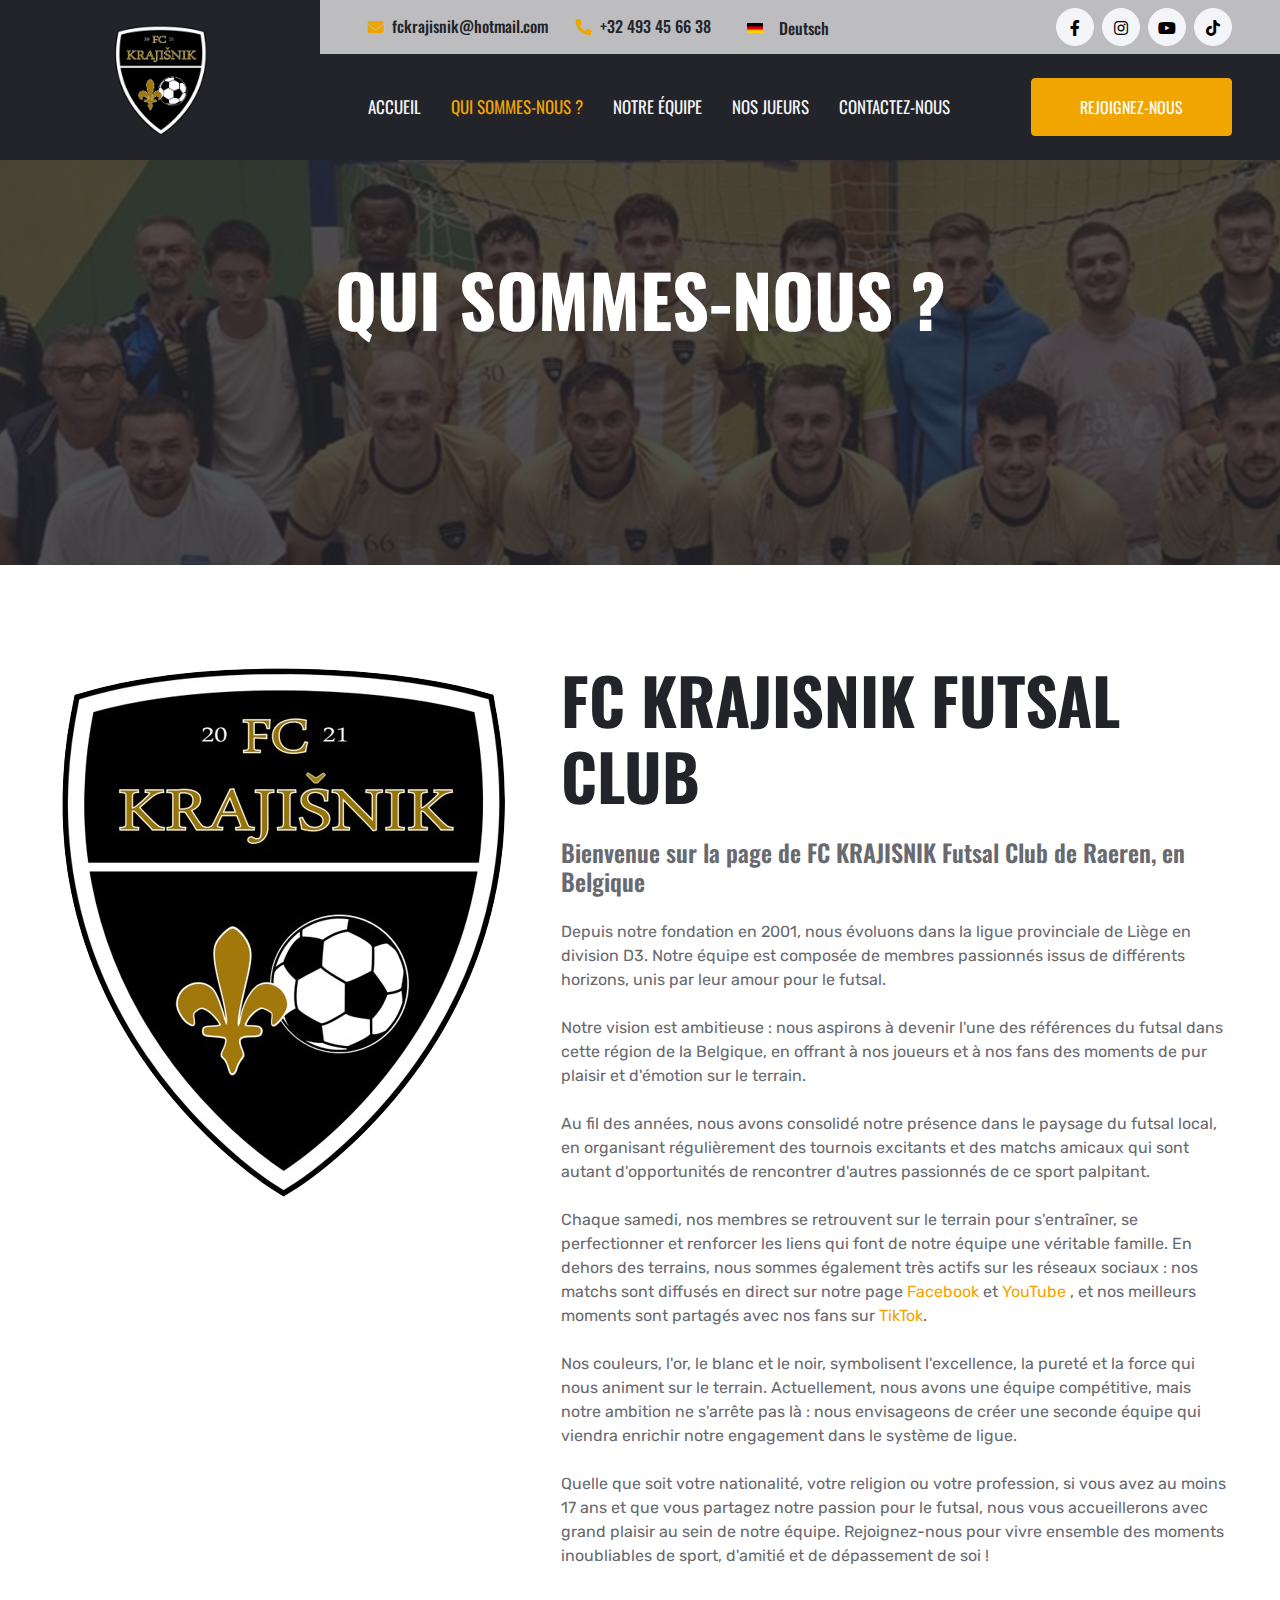
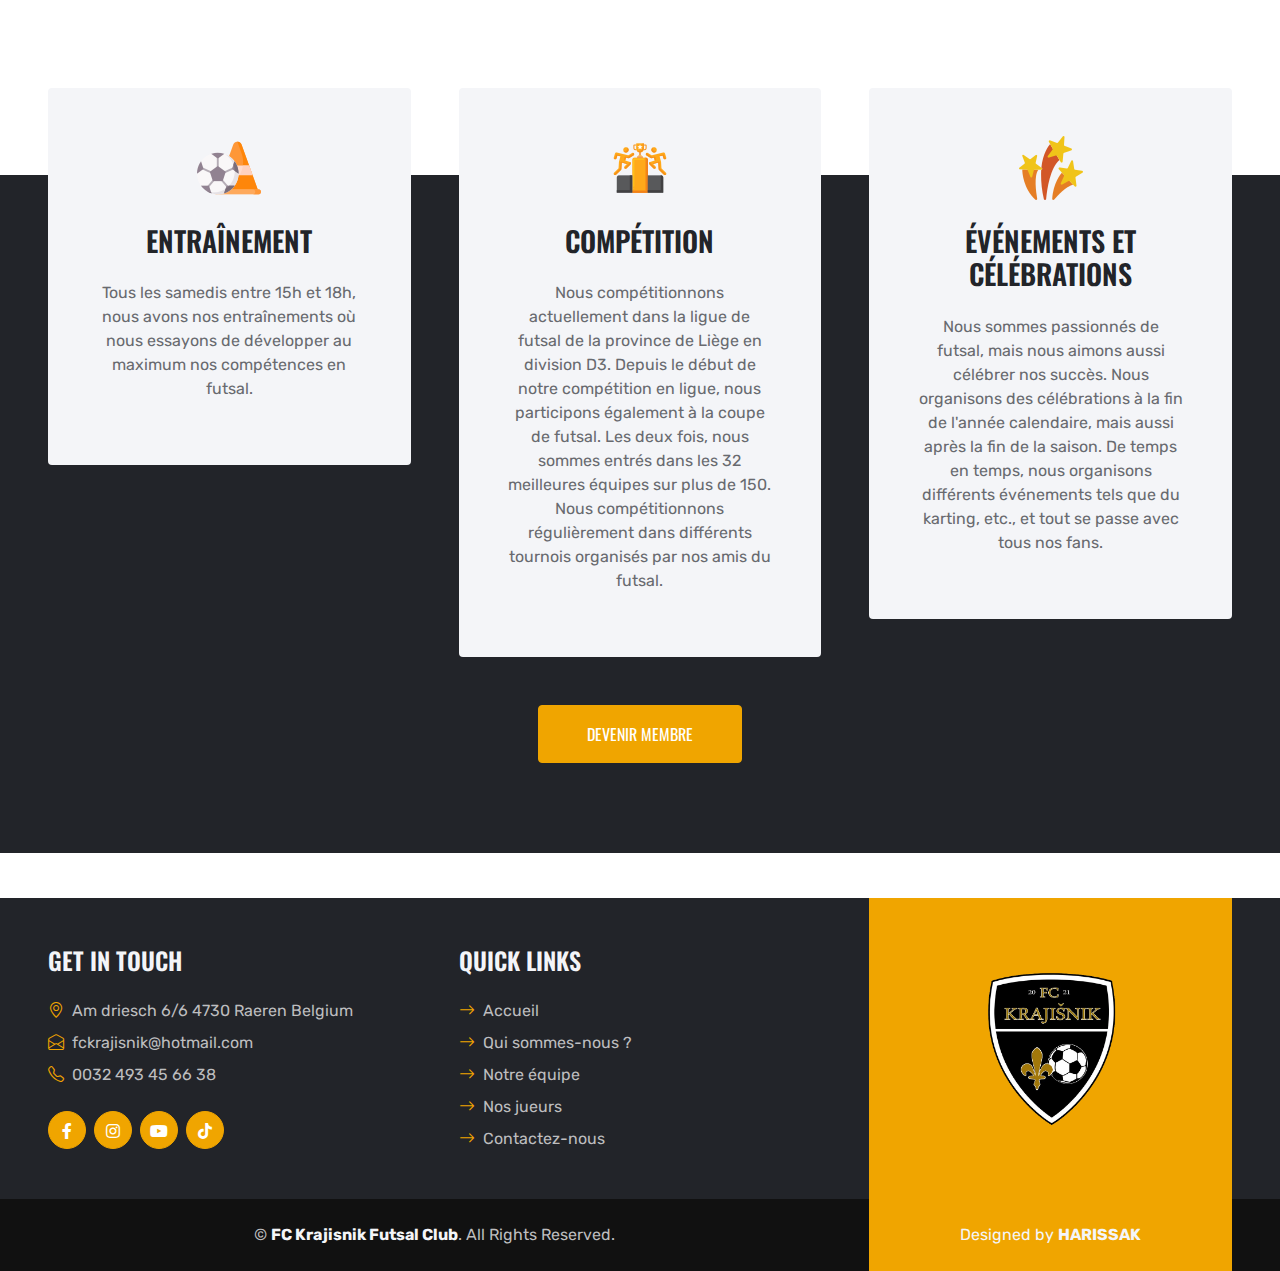
==== commit 990185f4: "deutsch" ====
--- a/about.html
+++ b/about.html
@@ -5,8 +5,6 @@
     <meta charset="utf-8">
     <title>FC KRAJISNIK Futsal Club</title>
     <meta content="width=device-width, initial-scale=1.0" name="viewport">
-    <meta content="Free HTML Templates" name="keywords">
-    <meta content="Free HTML Templates" name="description">
 
     <!-- Favicon -->
     <link href="img/logo.png" rel="icon">
@@ -51,6 +49,12 @@
                             <i class="fa fa-phone-alt text-primary me-2"></i>
                             <h6 class="mb-0">+32 493 45 66 38</h6>
                         </div>
+                        <a href="index-de.html">
+                            <div class="h-20 d-inline-flex align-items-center py-6" style="cursor: pointer;" >
+                                <img  src="lib/german.png" style="width: 1rem!important; margin-left: 2rem; "/>
+                                <h6 class="mb-0" style="padding-left: 1rem;">Deutsch</h6>
+                            </div>
+                        </a>
                     </div>
                     <div class="col-lg-5 px-5 text-end">
                         <div class="d-inline-flex align-items-center py-2">
